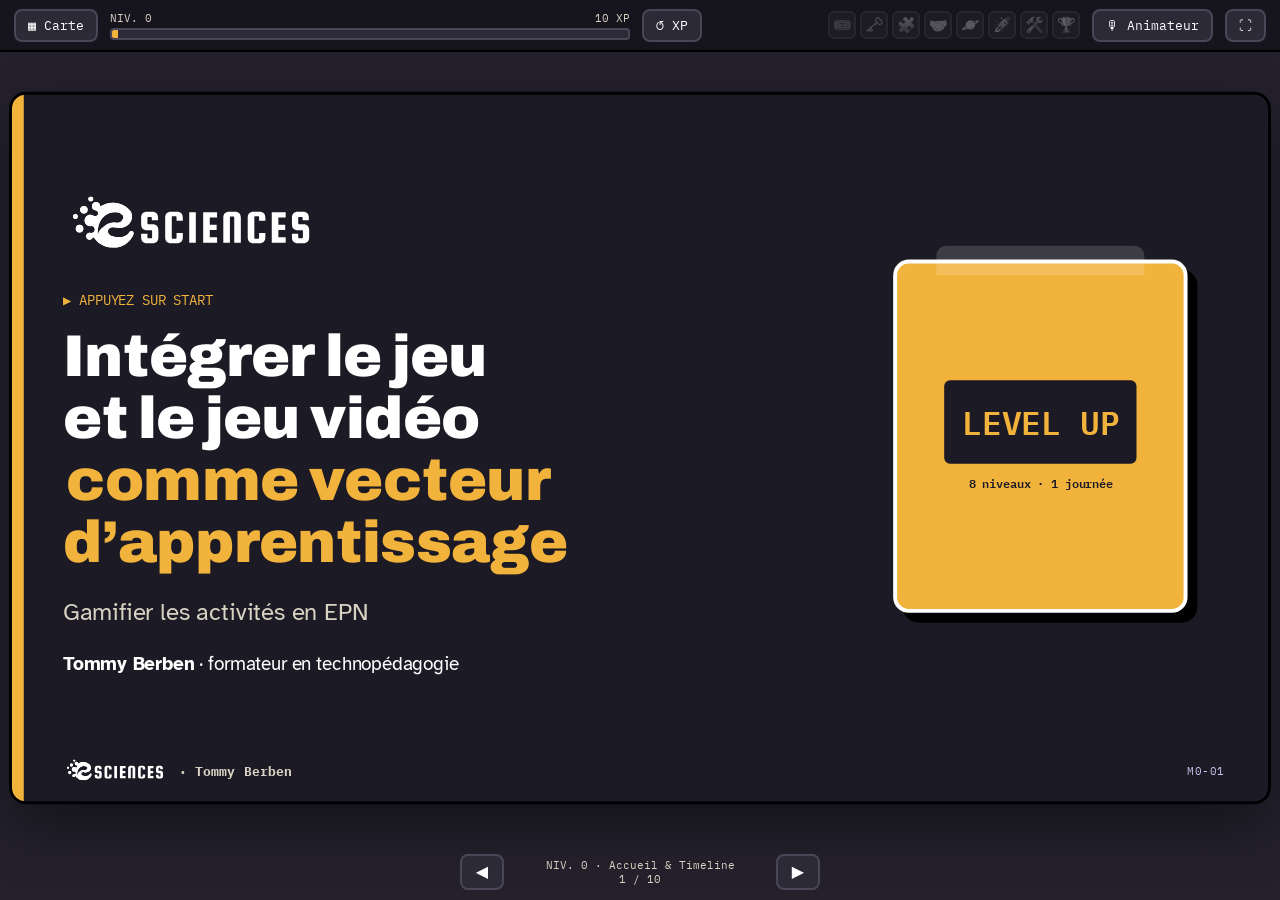
==== epn-jeu-apprentissage/index.html @ e2caca7a "Ajoute le support Level Up (EPN, jeu et apprentissage) et la page d'accueil Co-Authored-By: Claude O" ====
<!DOCTYPE html>
<html lang="fr">
<head>
<meta charset="utf-8">
<meta name="viewport" content="width=device-width, initial-scale=1">
<title>Level Up · Le jeu comme vecteur d'apprentissage — eSCIENCES</title>
<meta name="description" content="Support de formation pour animateurs EPN : intégrer le jeu et le jeu vidéo comme vecteur d'apprentissage, gamifier les activités de formation. Tommy Berben — eSCIENCES.">
<link rel="preconnect" href="https://fonts.googleapis.com">
<link rel="preconnect" href="https://fonts.gstatic.com" crossorigin>
<link href="https://fonts.googleapis.com/css2?family=Atkinson+Hyperlegible:ital,wght@0,400;0,700;1,400&family=Archivo:wght@600;800;900&family=IBM+Plex+Mono:wght@500;600&display=swap" rel="stylesheet">
<link rel="stylesheet" href="css/theme.css">
<link rel="stylesheet" href="css/hexagonia.css">
<link rel="stylesheet" href="css/modules.css">
<link rel="stylesheet" href="css/plateau.css">
</head>
<body>

<!-- Barre d'XP globale -->
<header class="hud">
  <button class="hud-btn" id="btnMap" title="Carte des modules (M)">▦ <span>Carte</span></button>
  <div class="xp">
    <div class="xp-label"><span id="xpLevel">NIV. 0</span><span id="xpText">0 XP</span></div>
    <div class="xp-bar"><div class="xp-fill" id="xpFill"></div></div>
  </div>
  <button class="hud-btn" id="btnResetXP" title="Remettre l’XP et les badges à zéro">↺ XP</button>
  <div class="hud-badges" id="hudBadges" title="Badges obtenus"></div>
  <button class="hud-btn" id="btnPresenter" title="Mode animateur (P)">🎙 <span>Animateur</span></button>
  <button class="hud-btn" id="btnFull" title="Plein écran (F)">⛶</button>
</header>

<!-- Scène : les slides sont injectées ici -->
<main class="stage" id="stage">
  <div class="viewport" id="viewport"></div>
</main>

<!-- Navigation -->
<nav class="nav">
  <button class="nav-btn" id="prev" aria-label="Slide précédente">◀</button>
  <div class="nav-info"><span id="navModule"></span><span id="navCount"></span></div>
  <button class="nav-btn" id="next" aria-label="Slide suivante">▶</button>
</nav>

<!-- Panneau animateur -->
<aside class="presenter" id="presenter" hidden>
  <div class="presenter-head">
    <strong>Mode animateur</strong>
    <div class="clock"><span id="clockNow">--:--</span> · chrono <span id="clockRun">00:00</span>
      <button id="clockToggle">▶</button><button id="clockReset">↺</button></div>
  </div>
  <div class="presenter-budget" id="presenterBudget"></div>
  <div class="presenter-notes" id="presenterNotes"></div>
  <div class="presenter-next" id="presenterNext"></div>
</aside>

<!-- Carte des modules -->
<div class="map" id="map" hidden>
  <div class="map-inner">
    <div class="map-head">
      <h2>Carte de la quête</h2>
      <button class="hud-btn" id="mapClose">✕</button>
    </div>
    <div class="map-grid" id="mapGrid"></div>
    <div class="map-foot">
      <p class="map-help">Raccourcis : ← → naviguer · M carte · P animateur · F plein écran · Échap fermer</p>
      <div class="map-reset">
        <button class="hud-btn" id="resetXP">↺ Remettre l’XP et les badges à zéro</button>
        <button class="hud-btn" id="resetAll">🗑 Effacer aussi toutes les réponses</button>
      </div>
    </div>
  </div>
</div>

<div class="toast" id="toast"></div>
<div class="lightbox" id="lightbox" hidden><img alt=""><span>Cliquer pour fermer</span></div>

<!-- Moteur -->
<script src="js/deck.js"></script>
<script src="js/modeles.js"></script>
<!-- Modules (l'ordre des fichiers n'a aucune importance : le moteur trie par identifiant) -->
<script src="modules/m0-accueil.js"></script>
<script src="modules/m0-timeline.js"></script>
<script src="modules/m1-escape.js"></script>
<script src="modules/m2-fondements.js"></script>
<script src="modules/m3-pico-park.js"></script>
<script src="modules/hexagonia-commun.js"></script>
<script src="modules/m4-hexagonia-decouverte.js"></script>
<script src="modules/m5-hexagonia-atelier.js"></script>
<script src="modules/m6-atelier-conception.js"></script>
<script src="modules/m7-synthese.js"></script>
<script>Deck.start();</script>
</body>
</html>
---- epn-jeu-apprentissage/css/theme.css ----
/* =========================================================
   LEVEL UP — thème global du support (eSCIENCES)
   Une slide = un canevas 1280×720 mis à l'échelle.
   Chaque module surcharge --acc / --acc-2 / --acc-soft et ajoute son décor.
   ========================================================= */
:root{
  color-scheme:light;
  --night:#17142c;
  --night-2:#221d3f;
  --paper:#fffaf2;
  --paper-2:#f4ecdf;
  --ink:#1e1a2e;
  --ink-soft:#5b5670;
  --line:#e3d8c6;
  --acc:#6c4bd8;        /* violet eSCIENCES « Level Up » par défaut */
  --acc-2:#ffb547;
  --acc-soft:#ece6ff;
  --ok:#1f9d6b; --ko:#d9483b;
  --r:18px;
  --f-title:"Bricolage Grotesque", "Avenir Next", "Segoe UI", system-ui, sans-serif;
  --f-body:"Atkinson Hyperlegible", "Segoe UI", system-ui, sans-serif;
  --f-pixel:"Silkscreen", "Courier New", monospace;
}
*{box-sizing:border-box}
[hidden]{display:none!important}
html,body{margin:0;height:100%;background:var(--night);color:var(--ink);font-family:var(--f-body);overflow:hidden}
button{font:inherit;cursor:pointer}
img{max-width:100%}

/* ---------- HUD ---------- */
.hud{position:fixed;inset:0 0 auto 0;height:52px;display:flex;align-items:center;gap:12px;padding:0 14px;
  background:linear-gradient(#0f0d20,#17142ccc);z-index:20;color:#fff}
.hud-btn{background:#2c2652;color:#fff;border:1px solid #403873;border-radius:10px;padding:6px 12px;font-size:14px}
.hud-btn:hover{background:#3a3270}
.hud-btn.on{background:var(--acc-2);color:var(--night);border-color:var(--acc-2)}
.xp{flex:1;max-width:520px}
.xp-label{display:flex;justify-content:space-between;font-family:var(--f-pixel);font-size:11px;color:#c9c2ef;margin-bottom:3px}
.xp-bar{height:10px;border-radius:6px;background:#2c2652;overflow:hidden;border:1px solid #403873}
.xp-fill{height:100%;width:0;background:linear-gradient(90deg,#6c4bd8,#ffb547);transition:width .5s}
.hud-badges{display:flex;gap:4px;margin-left:auto}
.hud-badges .b{width:28px;height:28px;border-radius:8px;display:grid;place-items:center;font-size:15px;background:#2c2652}
@media (max-width:700px){.hud-btn span{display:none}}

/* ---------- Scène ---------- */
.stage{position:fixed;inset:52px 0 56px 0;display:grid;place-items:center;
  background:radial-gradient(circle at 1px 1px,#2a2450 1px,transparent 0) 0 0/22px 22px, var(--night)}
body.presenting .stage{right:min(380px,32vw)}
.viewport{width:1280px;height:720px;position:absolute;left:50%;top:50%;transform-origin:center center}
.slide{position:absolute;inset:0;background:var(--paper);border-radius:22px;overflow:hidden;
  box-shadow:0 30px 80px #0008, 0 0 0 1px #0002;display:none;flex-direction:column}
.slide.active{display:flex;animation:slideIn .35s ease}
@keyframes slideIn{from{opacity:0;transform:translateY(12px)}to{opacity:1;transform:none}}

/* Bandeau haut / bas communs à toutes les slides */
.s-top{display:flex;align-items:center;gap:12px;padding:22px 44px 0}
.chip{font-family:var(--f-pixel);font-size:13px;letter-spacing:.5px;padding:6px 12px;border-radius:8px;background:var(--acc);color:#fff}
.chip.ghost{background:transparent;color:var(--ink-soft);border:1px dashed var(--line)}
.s-time{margin-left:auto;font-family:var(--f-pixel);font-size:12px;color:var(--ink-soft)}
.s-body{flex:1;padding:14px 44px 10px;position:relative;z-index:2;min-height:0}
.s-foot{display:flex;align-items:center;justify-content:space-between;padding:0 44px 16px;font-size:13px;color:var(--ink-soft);position:relative;z-index:2}
.brand{font-family:var(--f-title);font-weight:800;letter-spacing:.3px;color:var(--ink)}
.brand b{color:var(--acc)}
.s-id{font-family:var(--f-pixel);font-size:11px}

/* ---------- Typo ---------- */
h1,h2,h3{font-family:var(--f-title);margin:0;line-height:1.05;color:var(--ink)}
h1{font-size:64px;font-weight:800}
h2{font-size:42px;font-weight:800;margin-bottom:14px}
h3{font-size:24px;font-weight:700;margin-bottom:8px}
p{font-size:21px;line-height:1.45;margin:0 0 12px}
.lead{font-size:24px;color:var(--ink-soft)}
.small{font-size:16px;line-height:1.4}
.muted{color:var(--ink-soft)}
.hl{background:linear-gradient(transparent 60%,var(--acc-2) 60%);padding:0 2px}
.pixel{font-family:var(--f-pixel)}
ul.clean{list-style:none;padding:0;margin:0}
ul.clean li{font-size:20px;line-height:1.4;padding:6px 0 6px 30px;position:relative}
ul.clean li::before{content:"";position:absolute;left:4px;top:15px;width:12px;height:12px;border-radius:3px;background:var(--acc);transform:rotate(45deg)}

/* ---------- Grilles & cartes ---------- */
.grid{display:grid;gap:18px}
.g2{grid-template-columns:1fr 1fr}.g3{grid-template-columns:repeat(3,1fr)}.g4{grid-template-columns:repeat(4,1fr)}
.split{display:grid;grid-template-columns:1.1fr .9fr;gap:30px;align-items:center;height:100%}
.card{background:#fff;border:2px solid var(--line);border-radius:var(--r);padding:18px 20px}
.card.acc{background:var(--acc-soft);border-color:transparent}
.card h3{font-size:22px}
.card p{font-size:18px}
.tag{display:inline-block;font-family:var(--f-pixel);font-size:11px;padding:3px 8px;border-radius:6px;background:var(--acc-soft);color:var(--acc);margin-bottom:6px}
.callout{border-left:6px solid var(--acc-2);background:#fff4dd;padding:12px 18px;border-radius:0 12px 12px 0;font-size:19px}

/* ---------- Composants interactifs ---------- */
.btn{background:var(--acc);color:#fff;border:0;border-radius:12px;padding:10px 18px;font-weight:700;font-size:17px}
.btn.alt{background:#fff;color:var(--acc);border:2px solid var(--acc)}
.btn:hover{filter:brightness(1.08)}

/* Onglets */
.tabs{display:flex;gap:8px;margin-bottom:14px;flex-wrap:wrap}
.tabs button{border:2px solid var(--line);background:#fff;border-radius:12px;padding:8px 16px;font-size:17px;font-weight:700;color:var(--ink-soft)}
.tabs button.on{background:var(--acc);border-color:var(--acc);color:#fff}
.tab-panel{display:none}.tab-panel.on{display:block;animation:slideIn .25s}

/* Cartes à retourner */
.flip{perspective:900px;cursor:pointer;background:none;border:0;padding:0;text-align:left}
.flip-in{position:relative;width:100%;height:100%;transition:transform .55s;transform-style:preserve-3d}
.flip.on .flip-in{transform:rotateY(180deg)}
.flip-face{position:absolute;inset:0;backface-visibility:hidden;border-radius:16px;overflow:hidden}
.flip-back{transform:rotateY(180deg)}

/* Révélation progressive */
[data-step]{opacity:.08;transition:opacity .3s, transform .3s;transform:translateY(6px)}
[data-step].shown{opacity:1;transform:none}
.reveal-hint{font-family:var(--f-pixel);font-size:11px;color:var(--ink-soft)}

/* Minuteur */
.timer{display:inline-flex;align-items:center;gap:10px;background:var(--night);color:#fff;border-radius:14px;padding:8px 14px}
.timer .t{font-family:var(--f-pixel);font-size:30px;min-width:110px;text-align:center}
.timer button{background:#2c2652;color:#fff;border:0;border-radius:8px;padding:6px 10px}
.timer.done .t{color:var(--acc-2);animation:blink .6s 6}
@keyframes blink{50%{opacity:.2}}

/* Quiz */
.quiz-opts{display:flex;flex-wrap:wrap;gap:8px}
.quiz-opts button{border:2px solid var(--line);background:#fff;border-radius:12px;padding:6px 10px;display:flex;align-items:center;gap:8px;font-size:16px;font-weight:700}
.quiz-opts button.ok{border-color:var(--ok);background:#e3f7ee}
.quiz-opts button.ko{border-color:var(--ko);background:#fde8e5;opacity:.6}
.quiz-fb{min-height:28px;font-size:17px;margin-top:8px}

/* Compteurs (observation) */
.counter{display:flex;align-items:center;gap:10px;background:#fff;border:2px solid var(--line);border-radius:14px;padding:10px 12px}
.counter .lbl{flex:1;font-size:17px;line-height:1.25}
.counter .n{font-family:var(--f-pixel);font-size:24px;min-width:34px;text-align:center}
.counter button{width:36px;height:36px;border-radius:10px;border:0;background:var(--acc);color:#fff;font-size:20px;font-weight:700}
.counter button.minus{background:var(--paper-2);color:var(--ink)}

/* Champs mémorisés */
.field label{display:block;font-weight:700;font-size:16px;margin-bottom:4px}
.field textarea{width:100%;border:2px solid var(--line);border-radius:12px;padding:8px 10px;font:16px/1.35 var(--f-body);resize:none;background:#fff}
.field textarea:focus{outline:3px solid var(--acc-soft);border-color:var(--acc)}

/* ---------- Panneau animateur ---------- */
.presenter{position:fixed;top:52px;bottom:0;right:0;width:min(380px,32vw);background:#0f0d20;color:#e9e6f7;z-index:15;
  display:flex;flex-direction:column;border-left:1px solid #2c2652}
.presenter-head{padding:14px 16px;border-bottom:1px solid #2c2652}
.clock{font-family:var(--f-pixel);font-size:12px;margin-top:6px;color:#c9c2ef}
.clock button{background:#2c2652;color:#fff;border:0;border-radius:6px;padding:2px 8px;margin-left:4px}
.presenter-budget{padding:10px 16px;font-size:14px;color:var(--acc-2);border-bottom:1px solid #2c2652}
.presenter-notes{flex:1;overflow:auto;padding:14px 16px;font-size:16px;line-height:1.5}
.presenter-notes h4{margin:12px 0 4px;color:var(--acc-2);font-family:var(--f-pixel);font-size:12px;font-weight:400}
.presenter-notes ul{padding-left:18px;margin:4px 0}
.presenter-next{padding:10px 16px;font-size:13px;color:#9c95c4;border-top:1px solid #2c2652}

/* ---------- Navigation ---------- */
.nav{position:fixed;inset:auto 0 0 0;height:56px;display:flex;align-items:center;justify-content:center;gap:16px;color:#c9c2ef;z-index:10}
body.presenting .nav{right:min(380px,32vw)}
.nav-btn{width:44px;height:36px;border-radius:10px;border:1px solid #403873;background:#2c2652;color:#fff}
.nav-info{display:flex;flex-direction:column;align-items:center;font-family:var(--f-pixel);font-size:11px;min-width:240px}

/* ---------- Carte des modules ---------- */
.map{position:fixed;inset:0;background:#0d0b1dee;z-index:30;display:grid;place-items:center;backdrop-filter:blur(4px)}
.map-inner{width:min(1100px,94vw);max-height:92vh;overflow:auto;color:#fff}
.map-head{display:flex;justify-content:space-between;align-items:center;margin-bottom:18px}
.map-head h2{color:#fff;font-size:34px;margin:0}
.map-grid{display:grid;grid-template-columns:repeat(3,1fr);gap:14px}
.map-node{background:#221d3f;border:2px solid #3a3270;border-radius:18px;padding:16px;text-align:left;color:#fff;position:relative;min-height:130px}
.map-node:hover:not(.locked){border-color:var(--c,#6c4bd8);transform:translateY(-2px)}
.map-node .lv{font-family:var(--f-pixel);font-size:12px;color:var(--c,#ffb547)}
.map-node h3{color:#fff;font-size:21px;margin:6px 0}
.map-node .meta{font-size:13px;color:#a9a2d4}
.map-node .badge{position:absolute;right:14px;top:12px;font-size:26px;filter:grayscale(1) opacity(.35)}
.map-node.done .badge{filter:none}
.map-node.locked{opacity:.45;cursor:not-allowed}
.map-help{font-size:13px;color:#a9a2d4;margin-top:16px}

/* ---------- Toast badge ---------- */
.toast{position:fixed;left:50%;top:70px;transform:translate(-50%,-20px);opacity:0;pointer-events:none;z-index:40;
  background:var(--night);color:#fff;border:2px solid var(--acc-2);border-radius:16px;padding:12px 20px;font-size:17px;transition:.35s;box-shadow:0 20px 40px #0008}
.toast.show{opacity:1;transform:translate(-50%,0)}
.toast b{color:var(--acc-2)}

/* ---------- Impression d'une fiche ---------- */
@media print{
  body{overflow:visible;background:#fff}
  .hud,.nav,.presenter,.map,.toast{display:none!important}
  .stage{position:static;display:block;background:#fff}
  .viewport{transform:none!important;position:static;width:auto;height:auto}
  .slide{display:none!important}
  .slide.active{display:flex!important;position:relative;box-shadow:none;border-radius:0;width:277mm;height:190mm;page-break-after:always}
  .no-print{display:none!important}
}

/* ---------- M0 : couverture & carte de la journée ---------- */
.slide.cover{background:radial-gradient(circle at 85% 30%,#3b2f7a 0,#17142c 55%);color:#fff}
.slide.cover h1{color:#fff;font-size:60px}
.slide.cover .hl{background:linear-gradient(transparent 62%,#6c4bd8 62%)}
.slide.cover .lead{color:#c9c2ef;margin-top:22px}
.slide.cover .s-foot,.slide.cover .brand{color:#c9c2ef}
.cover-wrap{display:grid;grid-template-columns:1.35fr .65fr;height:100%;align-items:center;gap:30px;padding-top:20px}
.cover-press{color:#ffb547;font-size:14px;animation:blink 1.4s infinite;display:block;margin-bottom:18px}
.cover-who{font-size:19px;margin-top:22px;color:#fff}
.cover-who .brand{color:#fff}
.cart{width:300px;height:360px;border-radius:26px 26px 18px 18px;background:linear-gradient(160deg,#6c4bd8,#3d2a9a);margin:auto;
  display:flex;flex-direction:column;align-items:center;justify-content:center;gap:10px;box-shadow:inset 0 -18px 0 #2a1d70,0 30px 60px #0009;position:relative}
.cart::before{content:"";position:absolute;top:-18px;left:40px;right:40px;height:30px;border-radius:10px 10px 0 0;background:#2a1d70}
.cart .pixel{font-size:34px;color:#ffb547;background:#17142c;padding:16px 18px;border-radius:12px}
.cart-sub{font-family:var(--f-pixel);font-size:12px;color:#e9e6f7}
.daymap{display:grid;grid-template-columns:repeat(4,1fr);gap:14px;margin:6px 0 18px}
.day-node{background:#fff;border:2px solid var(--line);border-radius:16px;padding:14px;display:flex;flex-direction:column;gap:4px;font-size:18px;font-weight:700}
.day-node b{font-size:30px}
.day-node .pixel{font-size:11px;color:var(--ink-soft);font-weight:400}

@media print{ @page{size:A4 landscape;margin:8mm} .slide.active{width:1280px!important;height:720px!important;zoom:.82} }
.presenter-notes p{font-size:16px;line-height:1.5;margin:0 0 8px}

/* --- Logo eSCIENCES & correctifs v3 --- */
.brand{display:inline-flex;align-items:center;gap:8px}
.brand-logo{height:22px;width:auto;display:block}
.slide.cover .brand-logo,.slide.dark .brand-logo,.hx-title .brand-logo{filter:invert(1)}
textarea,input,select{color:var(--ink);background:#fff;color-scheme:light}
textarea::placeholder{color:#9a94ad}

/* =========================================================
   Modèles génériques (Tpl) : ouverture, consigne d'étape, débrief flash
   ========================================================= */
.slide.dark{background:linear-gradient(135deg,var(--dark-1,#17142c) 0,var(--dark-2,#2b2160) 60%,var(--acc) 150%);color:#fff}
.slide.dark h1,.slide.dark h2,.slide.dark h3{color:#fff}
.slide.dark p,.slide.dark .lead{color:#e4e0f5}
.slide.dark .s-foot{color:#c9c2ef}
.slide.dark .chip{background:#ffffff22}
.slide.dark .chip.ghost{color:#fff;border-color:#ffffff55}
.slide.dark .s-time{color:#fff}
.slide.dark .callout{background:#ffffff18;color:#fff;border-left-color:var(--acc-2)}
.slide.dark .card{color:var(--ink)}
.tp-kicker{display:inline-block;font-size:13px;color:var(--acc);margin-bottom:8px}
.slide.dark .tp-kicker{color:var(--acc-2)}
.tp-title h1{font-size:58px;margin:6px 0 12px}
.tp-timeline{display:grid;grid-auto-flow:column;grid-auto-columns:1fr;gap:10px;margin:24px 0 20px;max-width:1080px}
.tp-timeline>div{background:#ffffff14;border:2px solid #ffffff33;border-radius:16px;padding:12px;display:flex;flex-direction:column;gap:4px;color:#fff;font-size:17px}
.tp-timeline .pixel{color:var(--acc-2);font-size:13px}
.tp-ico{font-size:30px}
.tp-title .callout{max-width:1080px}

.tp-mission{display:grid;grid-template-columns:1.1fr .9fr;gap:28px;align-items:start}
.tp-mission h2{font-size:48px;margin-bottom:12px}
.tp-goal{font-size:23px;font-weight:700;background:var(--acc-soft);border-radius:12px;padding:14px 16px;margin-bottom:18px}
.tp-steps{list-style:none;counter-reset:s;padding:0;margin:0 0 18px;display:flex;flex-direction:column;gap:11px}
.tp-steps li{counter-increment:s;position:relative;font-size:22px;background:#fff;border:2px solid var(--line);border-radius:12px;padding:12px 14px 12px 62px}
.tp-steps li::before{content:counter(s);position:absolute;left:12px;top:50%;transform:translateY(-50%);width:36px;height:36px;border-radius:10px;background:var(--acc-dark,var(--acc));color:#fff;display:grid;place-items:center;font-family:var(--f-pixel);font-size:16px}
.tp-rule{background:var(--acc-dark,var(--night));color:#fff;border-radius:12px;padding:14px 16px;font-size:20px;min-height:58px;display:flex;align-items:center;gap:10px}
.tp-side{display:flex;flex-direction:column;gap:16px}
.tp-watch p{font-size:20px;margin:6px 0}
.tp-done{font-size:19px;background:#fff4dd;border-left:6px solid var(--acc-2);border-radius:0 12px 12px 0;padding:12px 16px}
.tp-mission .timer .t{font-size:36px}
.tp-mission .timer{align-self:flex-start}

.tp-flash{display:grid;grid-template-columns:.8fr 1.2fr;gap:26px;align-items:start}
.tp-flash h2{font-size:42px;margin-bottom:18px}
.tp-qs{list-style:none;padding:0;margin:0;display:flex;flex-direction:column;gap:14px}
.tp-qs li{font-size:22px;line-height:1.35;background:#fff;border:2px solid var(--line);border-radius:14px;padding:16px 18px}
.tp-reveal{background:#ffffffcc;border:3px dashed var(--acc);border-radius:18px;padding:20px}
.tp-reveal.shown{border-style:solid}
.tp-reveal>.tag{margin-bottom:12px}

/* Tableau compétence ↔ vécu */
.tp-table{display:flex;flex-direction:column;gap:10px}
.tp-table>div{display:grid;grid-template-columns:.9fr 1.1fr;gap:12px;background:#fff;border:2px solid var(--line);border-radius:12px;padding:12px 14px;font-size:19px;align-items:center}
.tp-table b{color:var(--acc-dark,var(--ink))}

/* Choix (vote, sélection) */
.choice-grid{display:grid;gap:12px}
.choice{border:3px solid var(--line);background:#fff;border-radius:16px;padding:16px;text-align:left;font-size:19px;display:flex;flex-direction:column;gap:6px;transition:.2s}
.choice:hover{border-color:var(--acc)}
.choice.on{border-color:var(--acc);background:var(--acc-soft);transform:translateY(-3px)}
.choice .big{font-size:40px;line-height:1}
.choice .n{font-family:var(--f-pixel);font-size:20px;color:var(--acc);margin-top:auto}
---- epn-jeu-apprentissage/css/hexagonia.css ----
/* =========================================================
   Décor & composants des modules Hexagonia (M4, M5)
   Palette inspirée de l'univers du jeu : corail martien,
   bleu nuit du vaisseau, orange, turquoise.
   ========================================================= */
.theme-hexagonia{
  --acc:#e8604c; --acc-2:#f39c1f; --acc-soft:#fde6e0;
  --hx-navy:#0e3a55; --hx-teal:#7cc3c4;
  background:
    radial-gradient(circle at 100% 0,#fde6e0 0,transparent 32%),
    radial-gradient(circle at 0 100%,#e3f3f3 0,transparent 30%),
    #fffaf2;
}
.theme-hexagonia .chip{background:var(--hx-navy)}
.theme-hexagonia .decor{position:absolute;inset:0;pointer-events:none;z-index:1}
.hx-hexes{position:absolute;right:-40px;top:-50px;width:260px;opacity:.55}
.hx-hexes polygon{stroke:#fff;stroke-width:3}
.hx-hexes .h0{fill:#f2a08f}.hx-hexes .h1{fill:#e8604c55}.hx-hexes .h2{fill:#7cc3c466}
.hx-ship{position:absolute;right:28px;bottom:34px;width:120px;opacity:.9;transform:rotate(-8deg);animation:float 6s ease-in-out infinite}
@keyframes float{50%{transform:rotate(-4deg) translateY(-8px)}}
.theme-hexagonia h2{color:var(--hx-navy)}
.hx-level{display:inline-block;font-size:13px;color:var(--acc);margin-bottom:8px}

/* Slides d'ouverture */
.hx-title{background:linear-gradient(135deg,#0e3a55 0,#14476a 55%,#e8604c 140%)}
.hx-title h1,.hx-title h2,.hx-title h3{color:#fff}
.hx-title p,.hx-title .lead{color:#dfeef3}
.hx-title .s-foot,.hx-title .brand{color:#9fc3d1}
.hx-title .hx-level{color:var(--acc-2)}
.hx-title .hx-ship{width:200px;right:60px;bottom:60px}
.hx-title .hx-hexes{opacity:.35}
.hx-title .card{background:#ffffffee;color:var(--ink)}
.hx-title .card h3{color:var(--hx-navy)}
.hx-title .callout{background:#ffffff18;color:#fff;border-left-color:var(--acc-2)}
.hx-logo{width:480px;display:block;margin:4px 0 14px;filter:drop-shadow(0 8px 20px #0006)}
.hx-goals{max-width:470px;margin-bottom:120px}

/* Carte d'identité */
.hx-shot{width:100%;border-radius:16px;box-shadow:0 12px 30px #0e3a5533;border:3px solid #fff}
.hx-id{display:flex;flex-direction:column;gap:9px}
.hx-id-row{display:flex;gap:12px;align-items:flex-start;background:#fff;border:2px solid var(--line);border-radius:14px;padding:9px 14px;font-size:16px;line-height:1.3}
.hx-id-row span{font-size:24px}
.hx-id-row a{color:var(--acc);font-weight:700}

/* Citation */
.hx-quote{font-family:var(--f-title);font-size:36px;font-weight:800;color:var(--hx-navy);margin:0 0 18px;padding:18px 22px;background:#fff;border-radius:18px;border:3px solid var(--hx-teal);position:relative}
.hx-quote cite{display:block;font-family:var(--f-body);font-size:16px;font-weight:400;font-style:normal;color:var(--ink-soft);margin-top:8px}

/* Cycle */
.hx-cycle .tab-panel{min-height:330px}
.hx-cycle .hx-shot{max-height:320px;object-fit:cover}
.hx-loop{display:grid;grid-template-columns:1fr 1fr;gap:12px;width:330px;margin:auto}
.hx-loop span{background:var(--hx-navy);color:#fff;font-family:var(--f-pixel);font-size:16px;border-radius:14px;padding:22px 10px;text-align:center}
.hx-loop span:nth-child(2){background:var(--acc)}.hx-loop span:nth-child(3){background:var(--acc-2);color:var(--ink)}.hx-loop span:nth-child(4){background:var(--hx-teal);color:var(--ink)}
.theme-hexagonia .callout{margin-top:10px}

/* Interface */
.hx-ui{display:grid;grid-template-columns:170px 1fr 1.1fr;gap:26px;align-items:start}
.hx-ui-strip{height:470px;width:auto;border-radius:14px;box-shadow:0 10px 30px #0e3a5544}
.hx-ui-legend{list-style:none;margin:0;padding:0;display:flex;flex-direction:column;gap:10px}
.hx-ui-legend li{display:flex;gap:12px;align-items:center;font-size:18px;background:#fff;border:2px solid var(--line);border-radius:12px;padding:8px 12px}
.hx-ui-legend b{flex:none;width:30px;height:30px;border-radius:50%;background:var(--hx-navy);color:#fff;display:grid;place-items:center;font-size:15px}
.hx-ui-row{display:flex;gap:12px;align-items:center}
.hx-ui-row img{width:150px;border-radius:12px}

/* Chaînes de ressources */
.hx-chains{display:flex;flex-direction:column;gap:8px}
.hx-chain{display:flex;align-items:center;gap:6px;background:#fff;border:2px solid var(--line);border-radius:16px;padding:4px 10px}
.hx-chain-name{font-family:var(--f-pixel);font-size:12px;color:var(--acc);width:110px;flex:none}
.hx-item{background:none;border:2px solid transparent;border-radius:12px;padding:2px 6px;display:flex;align-items:center;gap:6px;font-size:15px;font-weight:700;color:var(--ink);flex:1;min-width:0}
.hx-item img{width:52px;height:52px;object-fit:contain;flex:none;transition:transform .2s}
.hx-item:hover img{transform:scale(1.12)}
.hx-item.on{border-color:var(--acc);background:var(--acc-soft)}
.hx-arrow{color:var(--acc);font-size:18px;flex:none}
.hx-info{margin:10px 0;padding:10px 16px;background:var(--hx-navy);color:#fff;border-radius:14px;font-size:17px;min-height:46px}
.hx-info .muted{color:#9fc3d1}
.eco{display:inline-block;margin-left:6px;padding:2px 8px;border-radius:8px;font-size:14px;font-weight:700}
.eco.bad{background:#ffd9d3;color:#a3291c}.eco.good{background:#d4f3e5;color:#13704b}
.hx-goals-row{display:grid;grid-template-columns:repeat(3,1fr);gap:12px}
.hx-goals-row>div{display:flex;gap:10px;align-items:center;background:#fff;border:2px dashed var(--line);border-radius:14px;padding:4px 12px}
.hx-goals-row img{width:54px;height:54px;object-fit:contain}
.hx-goals-row p{margin:0}

/* Score écologique */
.hx-eco-table{width:100%;border-collapse:collapse;font-size:18px}
.hx-eco-table td{padding:5px 6px;border-bottom:1px solid var(--line)}
.hx-eco-table img{width:44px;height:44px;object-fit:contain;display:block}
.hx-eco-table td:last-child{font-family:var(--f-pixel);font-size:20px;text-align:center;width:60px}
.hx-eco-table .bad{color:var(--ko)}.hx-eco-table .good{color:var(--ok)}
.hx-eco-sim input{width:100%;accent-color:var(--acc);height:30px}
.hx-eco-val{text-align:center;font-family:var(--f-pixel);font-size:54px;color:var(--hx-navy);margin:6px 0}
.hx-eco-txt{font-size:20px;font-weight:700;padding:12px 14px;border-radius:12px;min-height:84px}
.hx-eco-txt.good{background:#d4f3e5;color:#13704b}.hx-eco-txt.warn{background:#fff0cf;color:#8a5a00}.hx-eco-txt.bad{background:#ffd9d3;color:#a3291c}

/* Équipage */
.hx-crew{display:grid;grid-template-columns:repeat(7,1fr);gap:12px}
.hx-card{height:400px}
.hx-front{background:linear-gradient(180deg,#e3f3f3,#fff);border:2px solid var(--line);display:flex;flex-direction:column;align-items:center;justify-content:flex-end;padding:10px;text-align:center}
.hx-front img{height:270px;object-fit:contain;margin-bottom:8px}
.hx-front b{font-family:var(--f-title);font-size:22px;color:var(--hx-navy)}
.hx-front span{font-size:14px;color:var(--ink-soft);line-height:1.2}
.hx-back{background:var(--hx-navy);color:#fff;padding:14px 12px}
.hx-back b{font-family:var(--f-title);font-size:22px;display:block;margin-bottom:8px}
.hx-back .tag{background:#ffffff22;color:var(--acc-2);margin:4px 0 2px}
.hx-back p{font-size:15px;line-height:1.3;margin:0 0 4px;color:#e8f2f6}

/* Quiz équipage */
.hx-quiz{display:flex;flex-direction:column;gap:7px}
.hx-quiz .q{padding:8px 14px}
.hx-quiz .q p{font-size:17px;margin:0 0 6px}
.hx-quiz .quiz-opts button{padding:3px 10px 3px 4px;font-size:14px}
.hx-quiz .quiz-opts img{width:28px;height:28px;object-fit:cover;object-position:top;border-radius:50%;background:#e3f3f3}
.hx-quiz .quiz-fb{min-height:0;font-size:15px;margin-top:4px}

/* Zones */
.hx-zones{display:flex;flex-direction:column;gap:10px}
.hx-zone-view{display:grid;grid-template-columns:1.5fr 1fr;gap:20px;align-items:center;background:#fff;border:2px solid var(--line);border-radius:18px;padding:12px 18px;height:330px}
.hx-zone-view img{width:100%;height:300px;object-fit:contain}
.hx-zone-meta .pixel{color:var(--acc);font-size:14px}
.hx-zone-meta h3{font-size:28px;color:var(--hx-navy);margin:6px 0 10px}
.hx-zone-meta p{font-size:18px}
.hx-zone-strip{display:grid;grid-template-columns:repeat(16,1fr);gap:5px}
.hx-zone-strip button{font-family:var(--f-pixel);font-size:13px;padding:8px 0;border-radius:9px;border:2px solid var(--line);background:#fff;color:var(--ink-soft)}
.hx-zone-strip button.on{background:var(--acc);border-color:var(--acc);color:#fff}

/* Mécaniques → compétences */
.hx-meca{display:flex;flex-direction:column;gap:6px}
.hx-meca-head,.hx-meca-row{display:grid;grid-template-columns:1fr 1fr 1.5fr;gap:14px;align-items:center}
.hx-meca-head{font-family:var(--f-pixel);font-size:12px;color:var(--acc);padding:0 14px}
.hx-meca-row{background:#fff;border:2px solid var(--line);border-radius:12px;padding:7px 14px;font-size:17px}
.hx-meca-row b{color:var(--hx-navy)}

/* Checkpoint */
.hx-checkpoint{text-align:center;padding-top:20px}
.hx-checkpoint .card{text-align:left}
.hx-big{font-size:38px;line-height:1;display:block;margin-bottom:6px}

/* M5 : timeline */
.hx-timeline{display:grid;grid-template-columns:repeat(6,1fr);gap:10px;margin:22px 0 20px;max-width:1000px}
.hx-timeline>div{background:#ffffff14;border:2px solid #ffffff33;border-radius:16px;padding:12px;display:flex;flex-direction:column;gap:4px;color:#fff;font-size:17px}
.hx-timeline .pixel{color:var(--acc-2);font-size:13px}
.hx-tl-ico{font-size:30px}
.hx-title .callout{max-width:1000px}

.hx-tight li{padding:4px 0 4px 26px;font-size:16px}
.hx-tight li::before{top:12px;width:10px;height:10px}
.hx-cheat{display:flex;gap:10px;align-items:flex-start}
.hx-cheat img{width:110px;border-radius:10px}
.hx-cheat p{margin:0 0 8px}

.hx-role{text-align:center}
.hx-role p{margin:0}
.hx-draw{display:flex;gap:14px;align-items:flex-end;margin:16px 0 8px}
.hx-draw-out{display:flex;gap:8px;flex-wrap:wrap;min-height:40px}
.hx-draw-pill{background:var(--hx-navy);color:#fff;border-radius:999px;padding:7px 14px;font-size:16px}

.hx-zone-duo{display:grid;gap:12px}
.hx-zone-duo figure{margin:0;background:#fff;border:2px solid var(--line);border-radius:16px;padding:8px;text-align:center}
.hx-zone-duo img{height:190px;object-fit:contain}
.hx-zone-duo figcaption{font-size:12px;color:var(--acc)}
.theme-hexagonia .timer{margin-top:8px}

.hx-btnrow{display:flex;gap:10px}
.hx-btnrow .btn{font-size:15px;padding:8px 14px}

.hx-defi{display:flex;gap:14px;align-items:center;margin-top:14px;min-height:96px;background:var(--hx-navy);color:#fff;border-radius:16px;padding:14px 18px;font-size:19px}
.hx-defi .muted{color:#9fc3d1}
.hx-defi.pop{animation:pop .45s}
@keyframes pop{0%{transform:rotateY(90deg)}100%{transform:none}}
.hx-defi-mini{display:flex;gap:12px;align-items:center;background:#fff;border:2px solid var(--line);border-radius:14px;padding:8px 14px;font-size:17px}
.hx-defi-mini>span{font-size:28px}

.hx-debrief .card{position:relative;padding-top:24px}
.hx-num{position:absolute;top:-14px;left:18px;width:36px;height:36px;border-radius:10px;background:var(--acc);color:#fff;display:grid;place-items:center;font-family:var(--f-pixel);font-size:18px}

.hx-comp{display:flex;flex-direction:column;gap:8px}
.hx-comp .q{padding:9px 14px}
.hx-comp .q p{font-size:18px;margin:0 0 6px}
.hx-comp .quiz-fb{min-height:0;font-size:15px;margin-top:4px}

.hx-pub ul.clean li{font-size:22px}
.hx-pub{min-height:230px}

.hx-fiches{display:flex;flex-direction:column;gap:10px}
.hx-fiche{display:flex;gap:14px;align-items:center;background:#fff;border:2px solid var(--line);border-radius:14px;padding:10px 14px;font-size:18px}
.hx-fiche>.pixel{background:var(--hx-navy);color:#fff;border-radius:10px;padding:10px 8px;font-size:11px;flex:none;width:86px;text-align:center}

.hx-model{display:flex;align-items:stretch;gap:8px;margin:18px 0}
.hx-model-step{flex:1;background:#fff;border:2px solid var(--line);border-radius:16px;padding:14px;display:flex;flex-direction:column;gap:6px;font-size:19px}
.hx-model-step b{color:var(--hx-navy)}
.hx-model .hx-arrow{align-self:center}

/* --- Ajustements après vérification visuelle --- */
.theme-hexagonia .chip.ghost{background:transparent;color:var(--hx-navy);border-color:#0e3a5533}
.hx-title .chip{background:#ffffff22}
.hx-title .chip.ghost{color:#fff;border-color:#ffffff55}
.hx-hexes{top:-80px;right:-60px;opacity:.4}
.theme-hexagonia .s-time{position:relative;z-index:3;background:#fffaf2cc;padding:3px 8px;border-radius:6px}
.hx-title .s-time{background:#ffffff22;color:#fff}
.hx-ship{width:64px;right:92px;bottom:6px}
.hx-title .hx-ship{width:190px;right:70px;bottom:70px}
.hx-shot.short{max-height:300px;object-fit:cover;object-position:center 30%}
.hx-chains{gap:12px}
.hx-chain{padding:10px 12px}
.hx-item{font-size:16px}
.hx-item img{width:74px;height:74px}
.hx-info{margin:14px 0}
#M5-07 .counter{padding:18px 14px}
#M5-07 .counter .lbl{font-size:18px}
#M5-07 .grid.g2{gap:14px!important}
#M5-07 textarea{min-height:120px}
.hx-debrief{margin-top:14px}
.hx-debrief .card{min-height:330px;padding:30px 22px 18px}
.hx-debrief .card h3{font-size:28px}
.hx-debrief .card>p.small{font-size:19px}
.hx-debrief .hx-tight li{font-size:19px;padding:6px 0 6px 26px}
.hx-model{margin:26px 0}
.hx-model-step{padding:22px 18px;font-size:22px;min-height:260px}
.hx-model-step .small{font-size:18px}
.hx-model-step .hx-big{font-size:52px}

/* =========================================================
   V2 — logique « tester d'abord » : consignes d'étape & débriefs flash
   ========================================================= */
.hx-gestures{display:grid;grid-template-columns:repeat(3,1fr);gap:18px;margin:10px 0 20px}
.hx-gestures .card{text-align:center;padding:26px 18px}
.hx-gestures .hx-big{font-size:56px;margin-bottom:12px}
.hx-gestures h3{font-size:28px}
.hx-gestures p{font-size:20px}
.hx-id-mini{display:flex;gap:8px;flex-wrap:wrap;margin-top:12px}
.hx-id-mini span{background:#fff;border:2px solid var(--line);border-radius:999px;padding:6px 14px;font-size:16px;font-weight:700}

/* Consigne d'étape */
.hx-mission{display:grid;grid-template-columns:1.1fr .9fr;gap:28px;height:100%;align-items:start}
.hx-mission h2{font-size:44px;margin-bottom:8px}
.hx-mission-goal{font-size:21px;font-weight:700;background:var(--acc-soft);border-radius:12px;padding:10px 14px;margin-bottom:14px}
.hx-steps{list-style:none;counter-reset:s;padding:0;margin:0 0 14px;display:flex;flex-direction:column;gap:8px}
.hx-steps li{counter-increment:s;display:flex;gap:12px;align-items:center;font-size:21px;background:#fff;border:2px solid var(--line);border-radius:12px;padding:8px 12px}
.hx-steps li::before{content:counter(s);flex:none;width:34px;height:34px;border-radius:10px;background:var(--hx-navy);color:#fff;display:grid;place-items:center;font-family:var(--f-pixel);font-size:16px}
.hx-steps.small-steps li{font-size:18px;padding:6px 10px}
.hx-rule{background:var(--hx-navy);color:#fff;border-radius:12px;padding:10px 14px;font-size:18px;min-height:52px;display:flex;align-items:center;gap:8px}
.hx-mission-side{display:flex;flex-direction:column;gap:12px}
.hx-zones-row{display:flex;gap:10px}
.hx-zthumb{flex:1;margin:0;background:#fff;border:2px solid var(--line);border-radius:14px;padding:6px;text-align:center}
.hx-zthumb img{height:118px;width:100%;object-fit:contain}
.hx-zthumb figcaption{font-size:11px;color:var(--acc)}
.hx-watch p{font-size:18px;margin:4px 0}
.hx-done{font-size:17px;background:#fff4dd;border-left:6px solid var(--acc-2);border-radius:0 12px 12px 0;padding:8px 14px}
.hx-mission .timer{align-self:flex-start;margin-top:0}

/* Carte défi dans la consigne */
.hx-defi-inline{display:flex;align-items:center;width:100%}
.hx-defi-inline .btn{background:var(--acc-2);color:var(--ink)}
.hx-defi-card{display:flex;gap:12px;align-items:center;width:100%;font-size:17px}
.hx-defi-card .hx-big{font-size:32px;margin:0}
.hx-defi-card.pop{animation:pop .45s}
.hx-redraw{margin-left:auto;background:#ffffff22;color:#fff;border:0;border-radius:8px;padding:4px 10px;font-size:18px}
@keyframes pop{0%{transform:rotateY(90deg)}100%{transform:none}}

/* Débrief flash */
.hx-flash{display:grid;grid-template-columns:.8fr 1.2fr;gap:26px;align-items:start}
.hx-flash h2{font-size:38px}
.hx-qs{list-style:none;padding:0;margin:0;display:flex;flex-direction:column;gap:10px}
.hx-qs li{font-size:21px;line-height:1.35;background:#fff;border:2px solid var(--line);border-radius:14px;padding:12px 14px}
.hx-flash-r{background:#ffffffcc;border:3px dashed var(--hx-teal);border-radius:18px;padding:14px 16px}
.hx-flash-r.shown{border-style:solid}
.hx-flash-r>.tag{margin-bottom:10px}
.hx-3t{display:grid;grid-template-columns:repeat(3,1fr);gap:10px;margin-bottom:10px}
.hx-3t>div{background:#fff;border:2px solid var(--line);border-radius:14px;padding:14px;display:flex;flex-direction:column;gap:6px;font-size:19px}
.hx-3t>div:nth-child(1){border-top:6px solid var(--hx-navy)}.hx-3t>div:nth-child(2){border-top:6px solid var(--acc)}.hx-3t>div:nth-child(3){border-top:6px solid var(--acc-2)}
.hx-3t b{color:var(--hx-navy)}
.hx-chains.compact{gap:6px}
.hx-chains.compact .hx-chain{flex-wrap:nowrap;padding:4px 8px}
.hx-chains.compact .hx-chain-name{width:64px;font-size:10px}
.hx-chains.compact .hx-item{flex-direction:column;gap:0;font-size:11px;padding:2px}
.hx-chains.compact .hx-item img{width:46px;height:46px}
.hx-chains.compact .hx-arrow{font-size:13px}
.hx-flash-r .hx-info{font-size:15px;margin:8px 0 0;min-height:40px;padding:8px 12px}
.hx-flash-r .hx-eco-table{font-size:16px}
.hx-flash-r .hx-eco-table img{width:34px;height:34px}
.hx-flash-r .hx-eco-val{font-size:40px}
.hx-flash-r .hx-eco-txt{font-size:17px;min-height:60px}
.hx-steps li{display:block;position:relative;padding:9px 12px 9px 58px}
.hx-steps li::before{position:absolute;left:12px;top:50%;transform:translateY(-50%)}
.hx-steps.small-steps li{padding:7px 10px 7px 56px}
.hx-gestures{margin:24px 0 28px}
.hx-gestures .card{min-height:300px;display:flex;flex-direction:column;justify-content:center}
.hx-gestures .hx-big{font-size:84px}
.hx-gestures h3{font-size:32px}
.hx-gestures p{font-size:23px}
#M4-03 .callout{font-size:22px;padding:16px 22px}
#M4-04 .hx-role{padding:30px 20px}
#M4-04 .hx-role .hx-big{font-size:60px}
#M4-04 .hx-role h3{font-size:30px}
#M4-04 .hx-role p{font-size:20px}
#M4-04 .hx-draw{margin-top:26px}
#M4-04 .callout{margin-top:18px}
#M4-05 .counter{padding:18px 14px}
#M4-05 .counter .lbl{font-size:18px}
#M4-05 textarea{min-height:120px}
/* Mise à l'échelle : occuper toute la hauteur de la slide */
.hx-mission h2{font-size:50px;margin-bottom:12px}
.hx-mission-goal{font-size:23px;padding:14px 16px;margin-bottom:18px}
.hx-steps{gap:11px;margin-bottom:18px}
.hx-steps li{font-size:23px;padding:13px 14px 13px 62px}
.hx-rule{font-size:20px;padding:14px 16px;min-height:60px}
.hx-mission-side{gap:16px}
.hx-zthumb img{height:175px}
.hx-watch p{font-size:20px;margin:6px 0}
.hx-done{font-size:19px;padding:12px 16px}
.hx-mission .timer .t{font-size:36px}
.hx-flash h2{font-size:44px;margin-bottom:18px}
.hx-qs{gap:14px}
.hx-qs li{font-size:23px;padding:16px 18px}
.hx-flash-r{padding:20px}
.hx-3t>div{font-size:21px;padding:18px;min-height:220px}
.hx-3t .small{font-size:18px}
.hx-chains.compact{gap:10px}
.hx-chains.compact .hx-chain{padding:10px}
.hx-chains.compact .hx-item{font-size:12px}
.hx-chains.compact .hx-item img{width:62px;height:62px}
.hx-flash-r .hx-info{font-size:17px;min-height:70px;margin-top:12px}
.hx-flash-r .hx-eco-table{font-size:19px}
.hx-flash-r .hx-eco-table td{padding:9px 6px}
.hx-flash-r .hx-eco-table img{width:44px;height:44px}
.hx-flash-r .hx-eco-val{font-size:56px;margin:20px 0}
.hx-flash-r .hx-eco-txt{font-size:20px;min-height:90px}
.hx-gestures .card{min-height:390px}
#M5-02 .hx-steps li{font-size:20px}
#M5-02 textarea{min-height:110px}
#M5-02 .split > div:first-child p{font-size:18px}
---- epn-jeu-apprentissage/css/modules.css ----
/* =========================================================
   Décors et composants des modules M0, M2, M3, M6, M7
   ========================================================= */
/* --- M0 --- */
.cover-logo{height:54px;display:block;margin-bottom:20px}
.who-badges{display:flex;flex-direction:column;gap:18px}
.who-logo{height:70px;align-self:flex-start}
.who-badges .card{font-size:17px}

/* --- Chips / pioches génériques --- */
.tp-draw{display:flex;align-items:center;width:100%}
.tp-draw .btn{background:var(--acc-2);color:var(--ink)}
.tp-card{display:flex;gap:12px;align-items:center;width:100%;font-size:17px}
.tp-card .big{font-size:32px}
.tp-card.pop{animation:pop .45s}
.tp-redraw{margin-left:auto;background:#ffffff22;color:#fff;border:0;border-radius:8px;padding:4px 10px;font-size:18px}
.tp-mini{display:flex;gap:12px;align-items:center;background:#fff;border:2px solid var(--line);border-radius:14px;padding:10px 14px;font-size:18px}
.tp-mini>span{font-size:28px}
@keyframes pop{0%{transform:rotateY(90deg)}100%{transform:none}}
.big{font-size:40px;line-height:1}

/* =========================================================
   M2 — puzzle bleu
   ========================================================= */
.theme-m2{--acc:#2e8bc0;--acc-2:#ffb547;--acc-soft:#e1f1fa;--acc-dark:#15476a;--dark-1:#0c2236;--dark-2:#15476a;
  background:radial-gradient(circle at 100% 0,#e1f1fa 0,transparent 30%),#fffaf2}
.theme-m2 .decor,.theme-pico .decor,.theme-m6 .decor,.theme-m7 .decor{position:absolute;inset:0;pointer-events:none;z-index:1}
.m2-decor{position:absolute;right:-30px;top:-40px;width:200px;fill:#2e8bc0;opacity:.13;transform:rotate(14deg)}
.theme-m2 h2{color:var(--acc-dark)}
.m2-stats{margin-top:10px}
.m2-stat{height:300px}
.m2-stat-q{background:#fff;border:3px dashed var(--acc);display:flex;flex-direction:column;align-items:center;justify-content:center;gap:12px;padding:18px;text-align:center}
.m2-stat-q p{font-size:21px;font-weight:700;margin:0}
.m2-stat-q .pixel{font-size:11px;color:var(--acc)}
.m2-stat-a{background:var(--acc-dark);color:#fff;display:flex;flex-direction:column;align-items:center;justify-content:center;padding:18px;text-align:center}
.m2-stat-a b{font-family:var(--f-title);font-size:64px;color:var(--acc-2)}
.m2-stat-a p{color:#e1f1fa;font-size:19px;margin:6px 0 0}
.m2-mythes,.m2-tri{display:grid;grid-template-columns:1fr 1fr;gap:10px}
.m2-mythes .q,.m2-tri .q{padding:12px 16px}
.m2-mythes .q p,.m2-tri .q p{font-size:18px;margin:0 0 8px}
.m2-mythes .quiz-fb,.m2-tri .quiz-fb{font-size:15px;min-height:0;margin-top:6px;line-height:1.3}
.m2-tri .quiz-opts button{font-size:14px;padding:5px 9px}
.m2-caillois .m2-cc{height:170px}
.m2-cc-f{background:#fff;border:2px solid var(--line);display:flex;flex-direction:column;align-items:center;justify-content:center;gap:4px;text-align:center;padding:10px}
.m2-cc-f b{font-family:var(--f-title);font-size:26px;color:var(--acc-dark)}
.m2-cc-f span:last-child{font-size:17px;color:var(--ink-soft)}
.m2-cc-b{background:var(--acc-dark);color:#fff;padding:18px;display:flex;flex-direction:column;justify-content:center}
.m2-cc-b .tag{background:#ffffff22;color:var(--acc-2);align-self:flex-start}
.m2-cc-b p{color:#fff;font-size:19px;margin:6px 0 0}
.m2-mot{min-height:290px;padding:26px 30px}
.m2-mot h3{font-size:40px;color:var(--acc-dark)}
.m2-mot p{font-size:23px}
.m2-ex{background:var(--acc-soft);border-radius:12px;padding:12px 16px}
.m2-flow label{display:block;font-weight:700;font-size:17px;margin:12px 0 4px}
.m2-flow input{width:100%;accent-color:var(--acc)}
.m2-flow-out{display:flex;flex-direction:column;align-items:center;gap:6px;margin-top:18px;background:#fff;border-radius:16px;padding:18px;text-align:center}
.m2-flow-out .big{font-size:60px}
.m2-flow-out b{font-family:var(--f-title);font-size:32px;color:var(--acc-dark)}
.m2-flow-out .small{font-size:18px}
.m2-valse{display:flex;align-items:stretch;gap:12px;margin:10px 0 18px}
.m2-valse .card{flex:1;position:relative;padding-top:30px}
.m2-valse h3{font-size:28px}
.m2-valse .small{font-size:19px}
.m2-n{position:absolute;top:-16px;left:18px;width:40px;height:40px;border-radius:12px;background:var(--acc);color:#fff;display:grid;place-items:center;font-family:var(--f-pixel);font-size:18px}
.m2-arr{align-self:center;color:var(--acc);font-size:28px}
.m2-quote{font-family:var(--f-title);font-size:40px;font-weight:800;text-align:center;color:var(--acc-dark);margin:6px 0 14px;line-height:1.15}

/* =========================================================
   M3 — Pico Park : pastel & pixel
   ========================================================= */
.theme-pico{--acc:#e86a92;--acc-2:#ffd23f;--acc-soft:#fde4ec;--acc-dark:#3b2f6b;--dark-1:#231a4a;--dark-2:#3b2f6b;
  background:linear-gradient(180deg,#fff6fa 0,#fffaf2 70%,#fdeff4 100%)}
.theme-pico h2{color:var(--acc-dark)}
.pp-decor{position:absolute;right:30px;top:24px;display:flex;gap:6px;opacity:.7}
.pp-decor span{width:16px;height:16px;background:var(--c);border-radius:3px;box-shadow:0 3px 0 #0002}
.slide.dark.theme-pico .pp-decor{opacity:.9}
.pp-scene{position:relative;height:230px;border-radius:18px;background:linear-gradient(#bfe7ff,#e9f6ff 70%);overflow:hidden;border:3px solid #fff;box-shadow:0 10px 30px #3b2f6b22}
.pp-ground{position:absolute;left:0;right:0;bottom:0;height:46px;background:repeating-linear-gradient(90deg,#8bd17c 0 24px,#7cc56d 24px 48px);border-top:6px solid #5aa84b}
.pp-door{position:absolute;right:46px;bottom:46px;width:60px;height:86px;background:#3b2f6b;border-radius:30px 30px 0 0;border:5px solid #2a2150}
.pp-door span{position:absolute;right:10px;top:44px;width:8px;height:8px;border-radius:50%;background:var(--acc-2)}
.pp-key{position:absolute;left:46%;top:36px;font-size:34px;animation:float 3s ease-in-out infinite}
.pp-team{position:absolute;left:36px;bottom:46px;display:flex;gap:8px;align-items:flex-end}
.pp-team i{display:block;width:36px;height:36px;background:var(--c);border-radius:8px 8px 4px 4px;position:relative;box-shadow:inset 0 -6px 0 #0002;animation:hop 1.2s ease-in-out infinite}
.pp-team i:nth-child(2){animation-delay:.15s}.pp-team i:nth-child(3){animation-delay:.3s}.pp-team i:nth-child(4){animation-delay:.45s}
.pp-team i::before,.pp-team i::after{content:"";position:absolute;top:11px;width:5px;height:7px;background:#2a2150;border-radius:2px}
.pp-team i::before{left:10px}.pp-team i::after{right:10px}
@keyframes hop{50%{transform:translateY(-10px)}}
@keyframes float{50%{transform:translateY(-8px)}}
.pp-controls{display:flex;gap:10px;margin-top:14px}
.pp-controls span{background:#fff;border:2px solid var(--line);border-radius:999px;padding:8px 16px;font-size:18px;font-weight:700}
.pp-usage{min-height:240px}
.pp-usage ul.clean li{font-size:22px}
.theme-pico .tp-side .pp-scene{height:200px}

/* =========================================================
   M6 — atelier vert
   ========================================================= */
.theme-m6{--acc:#1f9d6b;--acc-2:#ffb547;--acc-soft:#dff4ea;--acc-dark:#0f5a3d;--dark-1:#08291c;--dark-2:#0f5a3d;
  background:radial-gradient(circle at 100% 0,#dff4ea 0,transparent 30%),#fffaf2}
.theme-m6 h2{color:var(--acc-dark)}
.m6-decor{position:absolute;right:30px;top:14px;font-size:44px;opacity:.25;transform:rotate(-12deg)}
.m6-pick{margin-top:14px;background:var(--acc-soft);border-radius:12px;padding:14px 16px;font-size:20px;min-height:54px}
.m6-acts{display:grid;grid-template-columns:1fr 1fr;gap:10px}
.m6-act{display:flex;gap:10px;align-items:center;text-align:left;background:#fff;border:2px solid var(--line);border-radius:14px;padding:12px 14px;font-size:17px;font-weight:700;color:var(--ink)}
.m6-act span{font-size:26px}
.m6-act.on{border-color:var(--acc);background:var(--acc-soft)}
.m6-jejoue{display:grid;grid-template-columns:1fr 1fr;gap:12px}
.m6-jj{display:flex;gap:16px;align-items:center;background:#fff;border:2px solid var(--line);border-radius:16px;padding:14px 18px}
.m6-jj b{font-size:22px;color:var(--acc-dark)}
.m6-jj p{margin:4px 0 0;font-size:17px}
.m6-letter{flex:none;width:62px;height:62px;border-radius:16px;background:var(--acc);color:#fff;display:grid;place-items:center;font-family:var(--f-title);font-weight:800;font-size:38px}
.m6-mecas{display:grid;grid-template-columns:repeat(4,1fr);gap:10px}
.m6-meca{display:flex;flex-direction:column;gap:3px;text-align:left;background:#fff;border:3px solid var(--line);border-radius:14px;padding:10px 12px;color:var(--ink);transition:.15s}
.m6-meca b{font-size:18px}
.m6-meca .small{font-size:14px;line-height:1.25}
.m6-mi{font-size:26px}
.m6-warn{font-size:12.5px;color:#8a5a00;margin-top:2px}
.m6-meca.on{border-color:var(--acc);background:var(--acc-soft);transform:translateY(-2px)}
.m6-canvas-head{display:flex;justify-content:space-between;align-items:center}
.m6-canvas-head .timer .t{font-size:26px}
.m6-act-line{font-size:17px;background:var(--acc-soft);border-radius:12px;padding:8px 14px;margin:6px 0 12px;display:flex;flex-wrap:wrap;gap:6px;align-items:center}
.m6-chip{background:#fff;border:2px solid var(--acc);border-radius:999px;padding:2px 10px;font-size:14px;font-weight:700}
.theme-m6 .field label{font-size:16px}
.theme-m6 .field textarea{font-size:16px}
.m6-crash{display:grid;grid-template-columns:repeat(3,1fr);gap:10px}
.m6-crash>div{background:#fff;border:2px solid var(--line);border-radius:16px;padding:16px;text-align:center;display:flex;flex-direction:column;gap:6px;font-size:17px}
.m6-crash b{font-size:40px}
.m6-checks{display:flex;flex-direction:column;gap:9px}
.m6-check{display:flex;gap:12px;align-items:center;background:#fff;border:2px solid var(--line);border-radius:12px;padding:10px 14px;font-size:19px;cursor:pointer}
.m6-check input{width:24px;height:24px;accent-color:var(--acc);flex:none}
.m6-score{text-align:center;display:flex;flex-direction:column;align-items:center;gap:8px;padding:30px 20px;margin-top:70px}
.m6-score .big{font-size:80px}
.m6-score b{font-family:var(--f-pixel);font-size:34px;color:var(--acc-dark)}
.m6-score .small{font-size:19px}
.m6-fiche-head{display:flex;justify-content:space-between;align-items:center;gap:20px}
.m6-fiche{display:grid;grid-template-columns:1fr 1fr;gap:6px 14px;margin-top:8px;max-height:520px;overflow:auto}
.m6-row{display:grid;grid-template-columns:150px 1fr;gap:10px;background:#fff;border:2px solid var(--line);border-radius:10px;padding:7px 12px;font-size:15px;line-height:1.3}
.m6-row b{color:var(--acc-dark)}

/* =========================================================
   M7 — violet final
   ========================================================= */
.theme-m7{--acc:#8a5cf6;--acc-2:#ffb547;--acc-soft:#eee6ff;--acc-dark:#3d2a8a;--dark-1:#160f38;--dark-2:#3d2a8a;
  background:radial-gradient(circle at 100% 0,#eee6ff 0,transparent 30%),#fffaf2}
.theme-m7 h2{color:var(--acc-dark)}
.m7-decor{position:absolute;right:30px;top:14px;font-size:44px;opacity:.22;transform:rotate(10deg)}
.m7-path .m7-step{height:330px}
.m7-f{background:#fff;border:2px solid var(--line);display:flex;flex-direction:column;align-items:center;justify-content:center;gap:10px;text-align:center;padding:18px}
.m7-f .big{font-size:56px}
.m7-f b{font-family:var(--f-title);font-size:28px;color:var(--acc-dark)}
.m7-f span{font-size:18px}
.m7-f .pixel{font-size:11px;color:var(--acc);margin-top:8px}
.m7-b{background:var(--acc-dark);color:#fff;display:flex;align-items:center;justify-content:center;padding:22px;text-align:center}
.m7-b p{color:#fff;font-size:22px;margin:0}
.m7-cmd{margin:0;padding-left:30px;display:flex;flex-direction:column;gap:6px}
.m7-cmd li{font-size:18px;background:#fff;border:2px solid var(--line);border-radius:10px;padding:6px 12px}
.m7-vig{min-height:210px}
.m7-vig h3{font-size:24px;margin-top:8px}
.m7-vig .small{font-size:17px}
.m7-res{display:flex;flex-direction:column;gap:10px}
.m7-r{display:flex;gap:16px;align-items:center;background:#fff;border:2px solid var(--line);border-radius:16px;padding:14px 18px;color:var(--ink);text-decoration:none;font-size:19px}
.m7-r:hover{border-color:var(--acc)}
.m7-url{margin-left:auto;font-family:var(--f-pixel);font-size:12px;color:var(--acc)}
.m7-eval{display:flex;flex-direction:column;gap:9px}
.m7-ev{display:flex;align-items:center;justify-content:space-between;gap:16px;background:#fff;border:2px solid var(--line);border-radius:14px;padding:10px 16px;font-size:19px}
.m7-ev div{display:flex;gap:6px}
.m7-ev button{font-size:26px;width:52px;height:46px;border-radius:12px;border:2px solid var(--line);background:#fff;filter:grayscale(.8);opacity:.6}
.m7-ev button.on{filter:none;opacity:1;border-color:var(--acc);background:var(--acc-soft);transform:scale(1.08)}
.theme-m7 .field textarea{min-height:200px}
.m7-end{text-align:center;padding-top:40px}
.m7-end h1{font-size:72px}
.m7-logo{height:70px;margin:26px auto 12px;display:block}
.m7-contact{font-size:22px}
.m7-contact a{color:var(--acc-2)}
/* Ajustements de remplissage */
.slide.dark .brand,.slide.cover .brand,.hx-title .brand{color:#c9c2ef}
#M0-02 ul.clean li{font-size:23px;padding:9px 0 9px 30px}
#M0-02 .who-badges .card{padding:18px;font-size:19px}
#M0-03 .choice{padding:22px;min-height:190px}
#M0-03 .choice b{font-size:24px}
#M0-03 .choice .big{font-size:56px}
#M0-03 .card ul.clean li{font-size:19px}
#M0-04 .card{min-height:200px;padding:22px}
#M0-04 .card p{font-size:23px}
#M0-06 .card{padding:26px}
#M0-06 .card ul.clean li{font-size:23px;padding:9px 0 9px 30px}
#M0-06 h3{font-size:28px}
#M0-06 .callout{font-size:22px;padding:16px 22px}
.m2-stat{height:360px}
.m2-mythes .q,.m2-tri .q{padding:16px 18px}
.m2-mythes .q p,.m2-tri .q p{font-size:20px}
.m2-mythes .quiz-opts button{font-size:17px;padding:7px 14px}
.m2-tri .q{min-height:120px}
.m2-caillois .m2-cc{height:200px}
#M2-07 .card{padding:18px 22px}
#M2-07 .card h3{font-size:24px}
#M2-07 .card .small{font-size:18px}
#M2-07 p{font-size:22px}
#M2-08 .card{padding:22px}
#M2-08 .card h3{font-size:28px}
#M2-08 .card .small{font-size:20px}
#M2-08 .m2-flow{padding:26px}
#M2-08 .m2-flow-out{padding:30px}
#M2-09 .choice{min-height:250px;padding:22px}
#M2-09 .choice b{font-size:24px}
#M2-09 .choice .big{font-size:56px}
#M2-09 .choice .small{font-size:18px}
#M2-09 .callout{font-size:21px;padding:16px 22px}
.m2-valse .card{min-height:200px}
.m2-quote{font-size:48px;margin:20px 0}
#M2-10 .grid.g2 .card .small{font-size:19px}
#M3-03 .counter{padding:18px 14px}
#M3-03 .counter .lbl{font-size:18px}
#M3-03 ul.clean li{font-size:22px}
#M3-02 .card{padding:20px}
#M3-02 .card p{font-size:21px}
.pp-usage{min-height:300px;padding:26px}
.pp-usage ul.clean li{font-size:24px;padding:10px 0 10px 30px}
#M6-05 textarea{min-height:92px}
#M6-05 textarea[rows="1"]{min-height:56px}
#M6-05 textarea[rows="3"]{min-height:150px}
#M6-06 textarea{min-height:130px}
#M6-06 textarea[rows="3"]{min-height:190px}
#M6-06 textarea[rows="1"]{min-height:90px}
#M6-07 .tp-steps li{font-size:19px;padding:9px 12px 9px 58px}
#M6-07 .tp-mission h2{font-size:40px}
#M6-07 .tp-goal{font-size:20px;padding:10px 14px;margin-bottom:12px}
#M6-07 .tp-rule{font-size:18px;padding:10px 14px}
#M6-03 .m6-jj{padding:20px 22px}
#M6-03 .m6-jj b{font-size:24px}
#M6-03 .m6-jj p{font-size:19px}
.m6-meca{min-height:150px}
#M7-03 textarea{min-height:120px}
#M7-03 .m7-cmd li{font-size:19px;padding:8px 14px}

/* =========================================================
   M3 v2 — illustrations du carnet eSCIENCES
   ========================================================= */
.pp-px{image-rendering:pixelated}
.pp-decor{position:absolute;right:26px;top:14px;display:flex;gap:6px;opacity:.85}
.pp-decor img{width:34px;height:34px;object-fit:contain;image-rendering:pixelated}
.pp-hero{display:flex;flex-direction:column;align-items:center;gap:14px;background:#fff;border:3px solid #fff;border-radius:20px;padding:20px;box-shadow:0 10px 30px #3b2f6b22}
.pp-logo{width:300px}
.pp-team-img{width:100%;image-rendering:pixelated;border-radius:12px}
.pp-roles .card{padding:22px;min-height:230px}
.pp-roles h3{font-size:26px;margin-top:10px}
.pp-roles p{font-size:20px}
.pp-role-ico{display:flex;gap:8px;align-items:flex-end;height:64px}
.pp-role-ico img{width:56px;height:56px;object-fit:contain;image-rendering:pixelated}
.pp-role-ico .big{font-size:56px}
.pp-question{margin-top:22px;text-align:center;font-family:var(--f-title);font-weight:800;font-size:34px;color:var(--acc-dark);background:#fff;border:3px dashed var(--acc);border-radius:18px;padding:22px}
.pp-bubbles{display:grid;grid-template-columns:1fr 1fr;gap:26px;margin-top:20px}
.pp-bubble{position:relative;background:#fff;border:4px solid #3b2f6b;border-radius:6px;padding:26px 24px 20px 70px;box-shadow:6px 6px 0 #3b2f6b33}
.pp-bubble p{font-size:20px;line-height:1.5;margin:0 0 10px;color:var(--ink)}
.pp-bubble .small{color:var(--ink-soft)}
.pp-mark{position:absolute;left:14px;top:22px;width:42px;height:42px;border-radius:50%;background:#d9483b;color:#fff;display:grid;place-items:center;font-size:24px;font-weight:800}
.pp-mark-img{position:absolute;left:12px;top:20px;width:46px;image-rendering:pixelated}
.pp-bubble.ok{border-color:#2f8f2f;box-shadow:6px 6px 0 #2f8f2f33}
.pp-grid{display:flex;flex-direction:column;gap:6px}
.pp-gh,.pp-gr{display:grid;grid-template-columns:1fr 92px 92px 92px;gap:8px;align-items:center}
.pp-gh{font-family:var(--f-pixel);font-size:11px;color:var(--acc);padding:0 12px;text-align:center}
.pp-gh span:first-child{text-align:left}
.pp-gr{background:#fff;border:2px solid var(--line);border-radius:12px;padding:7px 12px;font-size:17px}
.pp-gr button{height:34px;border-radius:9px;border:2px solid var(--line);background:#fff}
.pp-gr button:hover{border-color:var(--acc)}
.pp-gr button.on{background:var(--acc);border-color:var(--acc)}
.pp-gr button.on::after{content:"✓";color:#fff;font-weight:800}
.pp-mood{display:flex;gap:8px}
.pp-mood button{flex:1;display:flex;flex-direction:column;align-items:center;gap:4px;border:2px solid var(--line);background:#fff;border-radius:12px;padding:8px;font-size:14px;font-weight:700}
.pp-mood button span{font-size:28px}
.pp-mood button.on{border-color:var(--acc);background:var(--acc-soft)}
.pp-reveal{display:grid;grid-template-columns:150px 1fr;gap:16px;align-items:center}
.pp-reveal img{width:150px;image-rendering:pixelated;border-radius:10px}
.pp-reveal .tp-table>div{font-size:16px;padding:8px 12px}
.pp-meca{display:flex;flex-direction:column;gap:9px}
.pp-meca-h,.pp-meca-r{display:grid;grid-template-columns:1fr 1.2fr;gap:16px;align-items:center}
.pp-meca-h{font-family:var(--f-pixel);font-size:12px;color:var(--acc);padding:0 16px}
.pp-meca-r{background:#fff;border:2px solid var(--line);border-radius:14px;padding:13px 16px;font-size:20px}
.pp-meca-r b{color:var(--acc-dark)}
.pp-trans{display:flex;flex-direction:column;gap:8px}
.pp-trans-h,.pp-trans-r{display:grid;grid-template-columns:180px 1fr 1fr;gap:12px;align-items:center}
.pp-trans-h{font-weight:800;font-size:19px;padding:0 14px;color:var(--acc-dark)}
.pp-trans-r{background:#fff;border:2px solid var(--line);border-radius:12px;padding:11px 14px;font-size:18px}
.pp-trans-r b{color:var(--acc)}
.pp-trans-r span:last-child{background:var(--acc-soft);border-radius:8px;padding:6px 10px}
#M3-13 textarea{min-height:300px}
#M3-06 .pp-team-img{border:3px solid #fff;box-shadow:0 8px 20px #3b2f6b22}
.pp-decor{top:auto;bottom:8px;right:96px}
.pp-decor img{width:28px;height:28px}
.pp-reveal{grid-template-columns:230px 1fr}
.pp-reveal img{width:230px;height:auto;border:2px solid var(--line)}
#M3-03 .pp-roles .card{min-height:280px}
#M3-03 .pp-role-ico{height:90px}
#M3-03 .pp-role-ico img{width:76px;height:76px}
#M3-03 .pp-role-ico .big{font-size:76px}
#M3-03 .pp-roles p{font-size:22px}
#M3-03 .pp-question{font-size:38px;padding:30px;margin-top:30px}
#M3-04 .pp-bubble{min-height:220px;padding:34px 28px 24px 80px}
#M3-04 .pp-bubble p{font-size:24px}
#M3-04 .pp-bubble .small{font-size:18px}
#M3-04 .callout{font-size:22px;padding:16px 22px}
#M3-02 .pp-hero{padding:28px}
---- epn-jeu-apprentissage/css/plateau.css ----
/* =========================================================
   PLATEAU — couche graphique finale (chargée en dernier)
   Une identité « jeu de plateau imprimé » : papier, encre, aplats,
   contours nets et ombres portées franches. Pas de dégradés.
   Chaque module ne change qu'une chose : sa couleur d'accent.
   ========================================================= */
:root{
  --paper:#f4efe4;
  --paper-2:#e9e1d1;
  --ink:#1c1a24;
  --ink-soft:#575264;
  --line:#1c1a24;
  --night:#1c1a24;
  --f-title:"Archivo", "Arial Narrow", system-ui, sans-serif;
  --f-pixel:"IBM Plex Mono", ui-monospace, monospace;
  --shadow:4px 4px 0 var(--ink);
  --shadow-s:3px 3px 0 var(--ink);
}

/* ---------- Scène et HUD ---------- */
html,body{background:#24212d}
.stage{background:#24212d}
.hud{background:#16141d;border-bottom:2px solid #000}
.hud-btn{background:#2d2a38;border:2px solid #4a4658;border-radius:8px;font-family:var(--f-pixel);font-size:13px}
.xp-label{font-family:var(--f-pixel);color:#d8d2c2}
.xp-bar{background:#2d2a38;border:2px solid #4a4658;border-radius:4px;height:12px}
.xp-fill{background:#f2b33d}
.hud-badges .b{border-radius:6px;background:#2d2a38;border:2px solid #4a4658}
.nav-btn{border-radius:8px;background:#2d2a38;border:2px solid #4a4658}
.nav-info{color:#d8d2c2}

/* ---------- La slide : papier + bande d'accent ---------- */
.slide,
.slide.theme-hexagonia,.slide.theme-m2,.slide.theme-pico,.slide.theme-m6,.slide.theme-m7{
  background:var(--paper);border-radius:14px;box-shadow:0 0 0 3px #000, 0 24px 60px #0007}
.slide::before{content:"";position:absolute;left:0;top:0;bottom:0;width:12px;background:var(--acc);z-index:3}
.s-top,.s-body,.s-foot{padding-left:52px}

/* ---------- Typographie ---------- */
h1,h2,h3{font-family:var(--f-title);letter-spacing:-.01em}
h1{font-weight:900}
h2{font-weight:900;font-size:42px}
h3{font-weight:800}
.slide h2,.theme-hexagonia h2,.theme-m2 h2,.theme-pico h2,.theme-m6 h2,.theme-m7 h2{color:var(--ink)}
.hl{background:none;box-shadow:inset 0 -.32em 0 var(--acc-2);padding:0 .05em}
.lead{color:var(--ink-soft)}

/* Étiquettes : mono, majuscules, sobres */
.chip,.tag,.tp-kicker,.hx-level,.s-time,.s-id,.reveal-hint{font-family:var(--f-pixel);letter-spacing:.06em;text-transform:uppercase}
.chip{background:var(--acc);color:#fff;border:2px solid var(--ink);border-radius:6px;font-size:12px;padding:4px 10px}
.theme-hexagonia .chip{background:var(--acc)}
.chip.ghost{background:#fff;color:var(--ink);border:2px solid var(--ink)}
.s-time{background:none!important;color:var(--ink-soft);font-size:11px}
.tag{background:var(--ink);color:#fff;border-radius:4px;font-size:10.5px;padding:3px 8px}
.tp-kicker,.hx-level{color:var(--acc);font-size:12px;font-weight:600}

/* ---------- Pied de slide : logo plus présent ---------- */
.brand{gap:12px;font-family:var(--f-pixel);font-size:13px;color:var(--ink)}
.brand-logo{height:34px}
.s-foot{padding-bottom:14px}

/* ---------- Cartes : contour d'encre + ombre franche ---------- */
.card{background:#fff;border:2px solid var(--ink);border-radius:10px;box-shadow:var(--shadow)}
.card.acc{background:var(--acc-soft);border-color:var(--ink)}
.callout{background:#fff;border:2px solid var(--ink);border-left:10px solid var(--acc-2);border-radius:8px;box-shadow:var(--shadow-s);color:var(--ink)}

/* Lignes et rangées : contour fin, pas d'ombre */
.hx-meca-row,.pp-meca-r,.pp-trans-r,.pp-gr,.tp-table>div,.m7-r,.m7-ev,.m6-check,.m6-row,.hx-fiche,.hx-id-row,.counter,
.tp-steps li,.hx-steps li,.tp-qs li,.hx-qs li,.tp-mini,.hx-defi-mini,.m6-act,.m6-jj,.hx-chain,.hx-goals-row>div,.hx-ui-legend li,.m7-cmd li,.day-node{
  border:2px solid var(--ink)!important;border-radius:8px!important;box-shadow:none}
.tp-steps li::before,.hx-steps li::before{background:var(--ink)!important;border-radius:6px}

/* Boutons */
.btn{border:2px solid var(--ink);border-radius:8px;box-shadow:var(--shadow-s);font-family:var(--f-title);font-weight:800}
.btn:active{transform:translate(2px,2px);box-shadow:1px 1px 0 var(--ink)}
.btn.alt{background:#fff;color:var(--ink);border:2px solid var(--ink)}
.tabs button{border:2px solid var(--ink);border-radius:8px;color:var(--ink);font-family:var(--f-title);font-weight:800}
.tabs button.on{background:var(--ink);border-color:var(--ink);color:#fff}
.quiz-opts button{border:2px solid var(--ink);border-radius:8px}
.choice,.m6-meca{border:2px solid var(--ink);border-radius:10px;box-shadow:var(--shadow-s)}
.choice.on,.m6-meca.on{background:var(--acc-soft);box-shadow:var(--shadow)}
.field textarea{border:2px solid var(--ink);border-radius:8px}
.timer{background:var(--ink);border-radius:8px;box-shadow:var(--shadow-s)}
.timer .t{font-family:var(--f-pixel);font-weight:600}

/* Cartes à retourner */
.flip-face{border-radius:10px}
.hx-front,.m2-stat-q,.m2-cc-f,.m7-f{border:2px solid var(--ink)!important}
.hx-back,.m2-stat-a,.m2-cc-b,.m7-b{background:var(--ink)!important}
.m2-stat-q{border-style:dashed!important}
.flip{filter:drop-shadow(4px 4px 0 var(--ink))}

/* Révélations des débriefs */
.tp-reveal,.hx-flash-r{background:#fff;border:2px dashed var(--ink);border-radius:10px}
.tp-reveal.shown,.hx-flash-r.shown{border-style:solid;box-shadow:var(--shadow)}

/* ---------- Slides sombres (ouvertures, transitions) : aplat + bande ---------- */
.slide.dark,.slide.cover,.slide.hx-title{background:var(--dark-1,#1c1a24)!important;color:#fff}
.slide.cover{--acc:#f2b33d}
.slide.dark::after,.slide.hx-title::after{content:"";position:absolute;right:-120px;bottom:-120px;width:420px;height:420px;border-radius:50%;
  border:56px solid var(--acc);opacity:.9;z-index:0}
.slide.dark .s-body,.slide.hx-title .s-body{z-index:2}
.slide.dark h1,.slide.dark h2,.slide.cover h1,.hx-title h1,.hx-title h2{color:#fff}
.slide.dark .lead,.slide.cover .lead,.hx-title .lead,.hx-title p{color:#d8d2c2}
.slide.dark .tp-kicker,.hx-title .hx-level{color:var(--acc-2)}
.slide.dark .chip,.hx-title .chip{background:var(--acc);border-color:#fff}
.slide.dark .brand,.slide.cover .brand,.hx-title .brand{color:#d8d2c2}
.slide.dark .callout,.hx-title .callout{background:transparent;border:2px solid #fff;border-left:10px solid var(--acc-2);color:#fff;box-shadow:none}
.tp-timeline>div,.hx-timeline>div{background:transparent;border:2px solid #ffffff66;border-radius:8px}
.slide.cover .hl,.slide.dark .hl,.hx-title .hl{box-shadow:inset 0 -.32em 0 var(--acc)}
.hx-title .card{background:#fff;color:var(--ink)}

/* Couverture */
.cover-logo{height:84px;margin-bottom:26px}
.cart{background:var(--acc);border:4px solid #fff;border-radius:16px;box-shadow:10px 10px 0 #000}
.cart::before{background:#fff;opacity:.15}
.cart .pixel{background:#1c1a24;color:#f2b33d;font-family:var(--f-pixel);font-weight:600;border-radius:6px}
.cart-sub{font-family:var(--f-pixel);color:#1c1a24;font-weight:600}
.cover-press{font-family:var(--f-pixel);color:#f2b33d}
.cover-wrap{position:relative;z-index:2}

/* Couleurs sombres par module (aplats) */
.theme-m2{--dark-1:#123552}
.theme-pico{--dark-1:#2c2350}
.theme-hexagonia{--dark-1:#0e3a55}
.theme-m6{--dark-1:#0e4430}
.theme-m7{--dark-1:#2a1d63}
.slide.theme-base.dark{--dark-1:#1c1a24}

/* Décors : plus discrets, au service du contenu */
.m2-decor{opacity:.12}
.hx-hexes{opacity:.3}
.m6-decor,.m7-decor{opacity:.18}

/* ---------- Carte des modules & réinitialisation ---------- */
.map{background:#16141dee;backdrop-filter:none}
.map-node{background:#24212d;border:2px solid #4a4658;border-radius:10px}
.map-node:hover:not(.locked){border-color:var(--c);box-shadow:4px 4px 0 var(--c)}
.map-node .lv{font-family:var(--f-pixel)}
.map-node h3{font-family:var(--f-title)}
.map-foot{display:flex;justify-content:space-between;align-items:center;gap:16px;margin-top:16px;flex-wrap:wrap}
.map-foot .map-help{margin:0}
.map-reset{display:flex;gap:8px}
.map-reset .hud-btn.armed{background:#d9483b;border-color:#d9483b}

/* ---------- Panneau animateur ---------- */
.presenter{background:#16141d;border-left:2px solid #000}
.presenter-notes h4{font-family:var(--f-pixel);color:#f2b33d}
.toast{border-radius:8px;border:2px solid #f2b33d;box-shadow:6px 6px 0 #000}
.slide.dark::after,.slide.hx-title::after{right:-190px;bottom:-230px;width:460px;height:460px;border-width:60px}
.tp-timeline>div,.hx-timeline>div{background:var(--dark-1,#1c1a24);position:relative;z-index:2}
.slide.dark .callout,.hx-title .callout{background:var(--dark-1,#1c1a24);position:relative;z-index:2}
.pp-hero{border:2px solid var(--ink);border-radius:10px;box-shadow:var(--shadow)}
.hx-shot{border:2px solid var(--ink);border-radius:10px;box-shadow:var(--shadow-s)}
.hx-zthumb,.hx-zone-duo figure,.hx-zone-view,.pp-scene{border:2px solid var(--ink)!important;border-radius:8px}

/* =========================================================
   M0 — Timeline
   ========================================================= */
.tl-photos{display:grid;grid-template-columns:repeat(3,1fr);gap:8px}
.tl-photos img{width:100%;height:92px;object-fit:cover;border:2px solid var(--ink);border-radius:6px}
.tl-game{display:grid;grid-template-columns:repeat(3,1fr);gap:10px}
.tl-g{background:#fff;border:2px solid var(--ink);border-radius:8px;padding:10px;display:flex;flex-direction:column;gap:6px;font-size:15px;line-height:1.3;min-height:220px}
.tl-g img{width:100%;height:70px;object-fit:cover;border-radius:4px}
.tl-g .big{font-size:52px;height:70px;display:grid;place-items:center}
.tl-g b{font-family:var(--f-pixel);font-size:22px;color:var(--acc)}
.tl-head{display:flex;justify-content:space-between;align-items:center;gap:16px}
.tl-head h2{margin:0}
.tl-filters{margin:0}
.tl-filters button{font-size:15px;padding:6px 12px}
.tl-track{display:flex;gap:10px;overflow-x:auto;padding:16px 4px 14px;margin-top:6px;scrollbar-width:thin}
.tl-card{flex:none;width:148px;height:250px;background:#fff;border:2px solid var(--ink);border-radius:8px;box-shadow:var(--shadow-s);display:flex;flex-direction:column;gap:6px;padding:10px;text-align:left;color:var(--ink);position:relative;transition:.15s}
.tl-card:hover{transform:translateY(-3px)}
.tl-card.on{background:var(--acc-soft);transform:translateY(-6px);box-shadow:var(--shadow)}
.tl-card.dim{opacity:.22}
.tl-y{font-family:var(--f-pixel);font-weight:600;font-size:26px;color:var(--acc)}
.tl-cat{position:absolute;right:8px;top:10px;font-size:20px}
.tl-t{font-size:15px;line-height:1.3;font-weight:700}
.tl-card[data-c="jeu"]{border-top:8px solid #e86a92}
.tl-card[data-c="reseau"]{border-top:8px solid #2e8bc0}
.tl-card[data-c="machine"]{border-top:8px solid #f2b33d}
.tl-card[data-c="contexte"]{border-top:8px solid #8a8496}
.tl-info{background:#fff;border:2px solid var(--ink);border-radius:8px;box-shadow:var(--shadow-s);padding:14px 18px;font-size:19px;min-height:92px}

/* =========================================================
   M1 — Escape game : le manoir de Whisper
   ========================================================= */
.theme-escape{--acc:#e07b24;--acc-2:#f2b33d;--acc-soft:#fbe7d3;--acc-dark:#7a3a0c;--dark-1:#1f1512}
.theme-escape .decor{position:absolute;inset:0;pointer-events:none;z-index:1}
.es-moon{position:absolute;right:34px;top:20px;width:46px;height:46px;border-radius:50%;background:#e07b24;box-shadow:0 0 0 8px #e07b2433;opacity:.5}
.slide.dark.theme-escape .es-moon{opacity:0}
.slide.es-story{background:#1a1210!important;color:#fff}
.slide.es-story .chip{border-color:#fff}
.slide.es-story .chip.ghost{background:transparent;color:#fff;border-color:#fff}
.slide.es-story .brand,.slide.es-story .s-time{color:#d8d2c2}
.slide.es-story .brand-logo{filter:invert(1)}
.es-pitch{display:grid;grid-template-columns:1.15fr .85fr;gap:30px;align-items:center;height:100%}
.es-big{font-family:var(--f-title);font-weight:900;font-size:44px;line-height:1.1;color:#fff;margin:0 0 12px}
.es-alert{display:inline-block;margin-top:18px;font-size:24px;color:#1a1210;background:#f2b33d;border:2px solid #fff;border-radius:8px;padding:10px 18px;box-shadow:6px 6px 0 #000}
.es-cards{position:relative;height:500px}
.es-cards img{position:absolute;width:250px;border:3px solid #fff;border-radius:12px;box-shadow:8px 8px 0 #000}
.es-c1{left:10px;top:10px;transform:rotate(-6deg)}
.es-c2{left:170px;top:60px;transform:rotate(5deg)}
.es-rules{display:flex;flex-direction:column;gap:9px}
.es-rule{display:flex;gap:14px;align-items:center;background:#fff;border:2px solid var(--ink);border-radius:8px;padding:9px 14px}
.es-rule p{margin:0;font-size:19px}
.es-ico{flex:none;min-width:58px;height:46px;padding:0 6px;border-radius:8px;background:var(--ink);color:#fff;display:grid;place-items:center;font-family:var(--f-pixel);font-weight:600;font-size:16px}
.es-ico.es-red{background:#d9483b;border-radius:50%;width:46px;min-width:46px}
.es-ico.es-strike{text-decoration:line-through;text-decoration-thickness:3px}
.es-side{display:flex;flex-direction:column;align-items:center;gap:10px}
.es-card-img{width:250px;border:2px solid var(--ink);border-radius:10px;box-shadow:var(--shadow)}
.es-mission-cards{display:flex;gap:10px;justify-content:center}
.es-mission-cards img{width:31%;border:2px solid var(--ink);border-radius:8px;box-shadow:var(--shadow-s)}
.es-map{width:100%;max-height:330px;object-fit:contain;background:#fff;border:2px solid var(--ink);border-radius:8px}
.es-roles{display:flex;flex-direction:column;gap:8px}
.es-role{display:flex;gap:12px;align-items:center;background:#fff;border:2px solid var(--ink);border-radius:8px;padding:8px 12px;font-size:17px}
.es-role .big{font-size:30px}
.es-moon{top:auto;bottom:12px;right:100px;width:26px;height:26px;box-shadow:0 0 0 5px #e07b2433;opacity:.7}
#M0-03 .tp-mission h2{font-size:40px}
#M0-03 .tp-goal{font-size:19px;padding:10px 14px;margin-bottom:12px}
#M0-03 .tp-steps{gap:8px;margin-bottom:12px}
#M0-03 .tp-steps li{font-size:17px;padding:8px 12px 8px 58px}
#M0-03 .tp-rule{font-size:16px;padding:10px 14px;min-height:0}
#M0-03 .tl-photos img{height:80px}
#M1-04 .tp-steps li{font-size:19px;padding:10px 12px 10px 58px}
#M1-04 .tp-mission h2{font-size:42px}
.tl-card{height:290px;width:156px}
.tl-t{font-size:16px}
.tl-info{min-height:120px;font-size:21px}

/* =========================================================
   V7 — corrections du 15/11
   ========================================================= */
/* Couverture : le mot surligné passe en couleur, sans fond */
.slide.cover .hl,.slide.dark .hl,.hx-title .hl{box-shadow:none;background:none;color:#f2b33d}
.slide.dark.theme-m2 .hl,.slide.dark.theme-pico .hl,.slide.dark.theme-m6 .hl,.slide.dark.theme-m7 .hl{color:var(--acc-2)}

/* M0-02 : qui suis-je */
.who{display:grid;grid-template-columns:300px 1fr;gap:40px;align-items:center;height:100%}
.who-photo{width:320px;height:320px;border:3px solid var(--ink);border-radius:12px;box-shadow:8px 8px 0 var(--acc);overflow:hidden;background:#fff;position:relative}
.who-photo img{width:100%;height:100%;object-fit:cover}
.who-photo span{display:none}
.who-photo.empty{display:grid;place-items:center;background:var(--acc-soft)}
.who-photo.empty span{display:block;font-family:var(--f-title);font-weight:900;font-size:110px;color:var(--acc)}
.who ul.clean li{font-size:22px;padding:8px 0 8px 30px}
.who-logos{display:flex;align-items:center;gap:22px;margin-top:22px;flex-wrap:wrap}
.who-logos img{height:62px;width:auto}
.who-esero{font-family:var(--f-pixel);font-size:12px;line-height:1.4;border:2px solid var(--ink);border-radius:8px;padding:8px 12px;background:#fff}

/* M0-03 : faisons connaissance */
.meet .card{text-align:center;padding:22px}
.meet .big{font-size:52px}
.meet h3{font-size:26px;margin-top:10px}
.publics{grid-template-columns:repeat(5,1fr);gap:12px;margin-top:10px}
.counter.pub{flex-direction:column;align-items:center;text-align:center;gap:8px;padding:14px}
.counter.pub .big{font-size:38px}
.counter.pub .lbl{font-weight:700;font-size:17px;flex:none}
.counter.pub .n{font-size:30px}

/* M0-08 : mur de ressources */
.res-wall{display:grid;grid-template-columns:360px 1fr;gap:34px;align-items:center;margin-top:10px}
.res-qr{text-align:center;padding:20px}
.res-qr img{width:100%;image-rendering:pixelated}
.res-qr p{margin:8px 0 0;font-weight:700}
.res-link{display:flex;flex-direction:column;gap:6px;text-decoration:none;color:var(--ink);padding:24px}
.res-link b{font-family:var(--f-title);font-size:34px;color:var(--acc)}
.res-link .small{font-size:18px}
.res-link .tag{align-self:flex-start}

/* M0-10 : règles */
.rules-card{max-width:820px;padding:30px 36px}
.rules-card h3{font-size:32px}
.rules-card ul.clean li{font-size:26px;padding:10px 0 10px 34px}

/* M0-05 : tout s'accélère */
.tl-speed{display:grid;grid-template-columns:repeat(3,1fr);gap:10px}
.tl-s{background:#fff;border:2px solid var(--ink);border-radius:8px;padding:12px;display:flex;flex-direction:column;gap:4px}
.tl-s b{font-family:var(--f-pixel);font-size:24px;color:var(--acc)}
.tl-s span{font-size:15px;line-height:1.3}
.tl-s2 b{color:var(--ink)}

/* M1-02 : principe */
.es-principe{display:grid;grid-template-columns:repeat(4,1fr);gap:16px;margin-top:10px}
.es-principe .card{padding:22px;min-height:250px}
.es-principe .big{font-size:52px}
.es-principe h3{font-size:24px;margin-top:12px}
.es-principe p{font-size:19px}

/* M1-04 : symboles */
.es-sym{display:grid;grid-template-columns:1fr 1fr 1fr;gap:10px}
.es-s{display:flex;gap:12px;align-items:center;background:#fff;border:2px solid var(--ink);border-radius:8px;padding:10px 12px}
.es-s img{width:52px;height:52px;object-fit:contain;flex:none}
.es-s p{margin:0;font-size:16px;line-height:1.3}
.es-red-dot{flex:none;width:52px;height:52px;border-radius:50%;background:#c4161c;color:#fff;display:grid;place-items:center;font-family:var(--f-pixel);font-weight:600;font-size:18px;border:3px solid #fff;box-shadow:0 0 0 2px var(--ink)}
.es-yy{display:grid;grid-template-columns:1fr auto auto;gap:22px;align-items:center;margin-top:14px;background:#fff;border:2px solid var(--ink);border-radius:10px;box-shadow:var(--shadow);padding:14px 20px}
.es-yy-l{display:flex;gap:12px;align-items:center}
.es-yy-l img{width:58px}
.es-yy-l p{margin:0;font-size:19px}
.es-yy-ex{height:150px}
.es-yy-res{margin:0;font-size:19px;line-height:1.3}
.es-mission-cards img{width:52%}

/* Agrandissement d'image */
img.zoomable{cursor:zoom-in}
.lightbox{position:fixed;inset:0;z-index:60;background:#16141df2;display:flex;flex-direction:column;align-items:center;justify-content:center;gap:12px;cursor:zoom-out;padding:30px}
.lightbox img{max-width:94vw;max-height:86vh;background:#fff;border:3px solid #000;border-radius:10px;box-shadow:10px 10px 0 #000}
.lightbox span{font-family:var(--f-pixel);color:#d8d2c2;font-size:13px}

/* M2-06 : tri illustré */
.m2-tq{display:flex;gap:14px;align-items:flex-start}
.m2-ti{flex:none;width:76px;height:76px;background:var(--acc-soft);border:2px solid var(--ink);border-radius:10px;padding:6px}
.m2-ti svg{width:100%;height:100%}
.m2-tq p{margin:0 0 8px}

/* M2-09 : profils avec + et − */
.m2-prof{margin-top:10px}
.m2-pc{display:flex;flex-direction:column;gap:8px;padding:20px;min-height:290px}
.m2-pc .big{font-size:52px}
.m2-pc b{font-family:var(--f-title);font-size:24px}
.m2-pc .small{font-size:17px}
.m2-pc .counter{margin-top:auto;justify-content:center;border:2px solid var(--ink)!important}
.m2-pc .counter .n{font-size:30px}

/* M2-11 : parade des personnages */
.pp-parade{position:absolute;left:0;right:0;bottom:64px;height:70px;overflow:hidden;z-index:2;pointer-events:none}
.pp-parade img{position:absolute;bottom:6px;width:52px;height:52px;object-fit:contain;image-rendering:pixelated;left:-60px;animation:walk 9s linear infinite;animation-delay:var(--d)}
@keyframes walk{0%{left:-60px;transform:translateY(0)}25%{transform:translateY(-6px)}50%{transform:translateY(0)}75%{transform:translateY(-6px)}100%{left:105%;transform:translateY(0)}}

/* M3-12 : fiche technique illustrée */
.pp-tech .card{display:flex;flex-direction:column;gap:6px;padding:18px}
.pp-tech h3{font-size:22px;margin-top:6px}
.pp-tech-ill{height:120px;display:flex;align-items:center;justify-content:center;gap:14px;background:var(--acc-soft);border:2px solid var(--ink);border-radius:8px;overflow:hidden}
.pp-tech-ill img{height:100%;width:100%;object-fit:cover;object-position:center 100%;image-rendering:pixelated}
.pp-tech-ico svg:first-child{height:76px}
.pp-tech-ico svg:last-child{height:96px}
.pp-tech-persos img{width:52px;height:52px;object-fit:contain}

.tl-mission-fix .todo li{padding:6px 10px}
.es-mission-cards img{width:44%}
.who-certifs{display:flex;flex-wrap:wrap;gap:12px;margin-top:22px}
.who-certifs .tag{font-family:var(--f-pixel);font-size:15px;text-transform:none;letter-spacing:0;background:#fff;color:var(--ink);border:2px solid var(--ink);border-radius:8px;padding:10px 14px;box-shadow:4px 4px 0 var(--acc)}

/* =========================================================
   V8 — corrections du 15/11 (M4 → M7)
   ========================================================= */
.s-time{display:none}
/* M4-03 : vraies images du jeu */
.hx-gest-img .card{padding:18px;text-align:center}
.hx-gimg{height:150px;display:flex;align-items:center;justify-content:center;background:#2b2a5c;border:2px solid var(--ink);border-radius:10px;overflow:hidden;margin-bottom:10px}
.hx-gimg img{height:120px;width:auto;border-radius:6px}
.hx-gimg.wide img{height:100%;width:100%;object-fit:cover;border-radius:0}
/* M5-02 : zone 04 */
.hx-z4{margin:8px 0}
.hx-z4 .hx-zthumb{width:250px;margin:0}
.hx-z4 .hx-zthumb img{width:100%;border:2px solid var(--ink);border-radius:8px}
/* M5-03 : boutons de la carte défi */
.hx-defi-btns{display:flex;flex-direction:column;gap:6px;margin-left:auto}
.hx-defi-btns button{width:34px;height:34px;border:2px solid var(--ink);border-radius:8px;background:#fff;font-weight:700;cursor:pointer}
/* M5-13 : comment faire */
.hx-howbtn{padding:4px 10px!important;font-size:14px!important;margin-left:6px;vertical-align:middle}
.hx-how{position:absolute;inset:0;z-index:20;background:#16141dcc;display:flex;align-items:center;justify-content:center}
.hx-how[hidden]{display:none!important}
.hx-how-in{position:relative;background:var(--paper,#f4efe4);border:3px solid var(--ink);border-radius:14px;box-shadow:8px 8px 0 var(--ink);padding:22px 26px;width:900px}
.hx-how-x{position:absolute;top:12px;right:12px;width:36px;height:36px;border:2px solid var(--ink);border-radius:8px;background:#fff;font-weight:700;cursor:pointer}
.hx-how-grid{display:grid;grid-template-columns:.8fr 1.2fr;gap:24px;margin-top:10px}
.hx-how-step{display:flex;flex-direction:column;gap:8px}
.hx-how-step p{margin:0}
.hx-how-step img{width:210px;border:2px solid var(--ink);border-radius:10px}
.hx-cheatmock{background:#fff;border:2px solid var(--ink);border-radius:10px;overflow:hidden}
.hx-cm-h{background:#6f8fd8;color:#fff;font-family:var(--f-title);font-weight:800;padding:8px 14px}
.hx-cm-r{display:grid;grid-template-columns:1fr 50px 38px 38px 38px;gap:6px;align-items:center;padding:8px 14px;border-top:1px solid #ddd;font-size:16px}
.hx-cm-r b{font-family:var(--f-pixel);text-align:center}
.hx-cm-r i{font-style:normal;text-align:center;border:2px solid var(--ink);border-radius:6px;background:#eef}
.hx-cm-r.on{background:#fff4d6}
.hx-cm-r i.hot{background:#f2b33d;box-shadow:0 0 0 3px #e8604c}
/* M5-18 : réalisations */
.hx-real .card{display:flex;flex-direction:column;gap:6px;padding:16px}
.hx-real-ph{height:190px;display:flex;align-items:center;justify-content:center;background:var(--acc-soft);border:2px solid var(--ink);border-radius:10px;overflow:hidden}
.hx-real-ph img{width:100%;height:100%;object-fit:cover}
.hx-real-ph img~svg{display:none}
.hx-real-ph svg{width:88%;height:88%}
.hx-real h3{font-size:22px;margin-top:6px}
/* M6-02 : pistes */
.m6-pistes{display:grid;grid-template-columns:1fr 1fr;gap:8px}
.m6-piste{display:flex;gap:10px;align-items:flex-start;background:#fff;border:2px solid var(--ink);border-radius:8px;padding:8px 10px}
.m6-piste .m6-mi{font-size:24px}
.m6-piste b{display:block;font-size:16px}
.m6-piste .small{font-size:13px;line-height:1.3}
/* M7 */
.m7-vig2{gap:10px}
.m7-vig2 .card{padding:12px}
.m7-vig2 .big{font-size:30px}
.m7-vig2 p{margin:4px 0 0}
.m7-qr img{width:230px;margin:0 auto}
#M6-02 .m6-acts,.slide[data-id="M6-02"] .m6-acts{gap:6px}
.m6-acts.m6-acts-s .m6-act{padding:6px 8px;font-size:14px;min-height:0}
.hx-how-step{position:relative}.hx-how-step .hx-num{position:static;align-self:flex-start;margin:0}
/* M1-05 : carte + lien côte à côte */
.es-mc{display:grid;grid-template-columns:150px 1fr;gap:16px;align-items:center}
.es-mc img{width:150px;border:2px solid var(--ink);border-radius:8px;box-shadow:var(--shadow-s)}
.es-mc-link{display:flex;flex-direction:column;gap:8px;background:#fff;border:2px solid var(--ink);border-radius:10px;box-shadow:var(--shadow);padding:16px}
.es-mc-link a{font-family:var(--f-title);font-weight:800;font-size:26px;color:var(--acc)}
.es-mc-link .tag{align-self:flex-start}
.m6-head-r{display:flex;gap:12px;align-items:center}
a.btn{text-decoration:none;display:inline-flex;align-items:center}
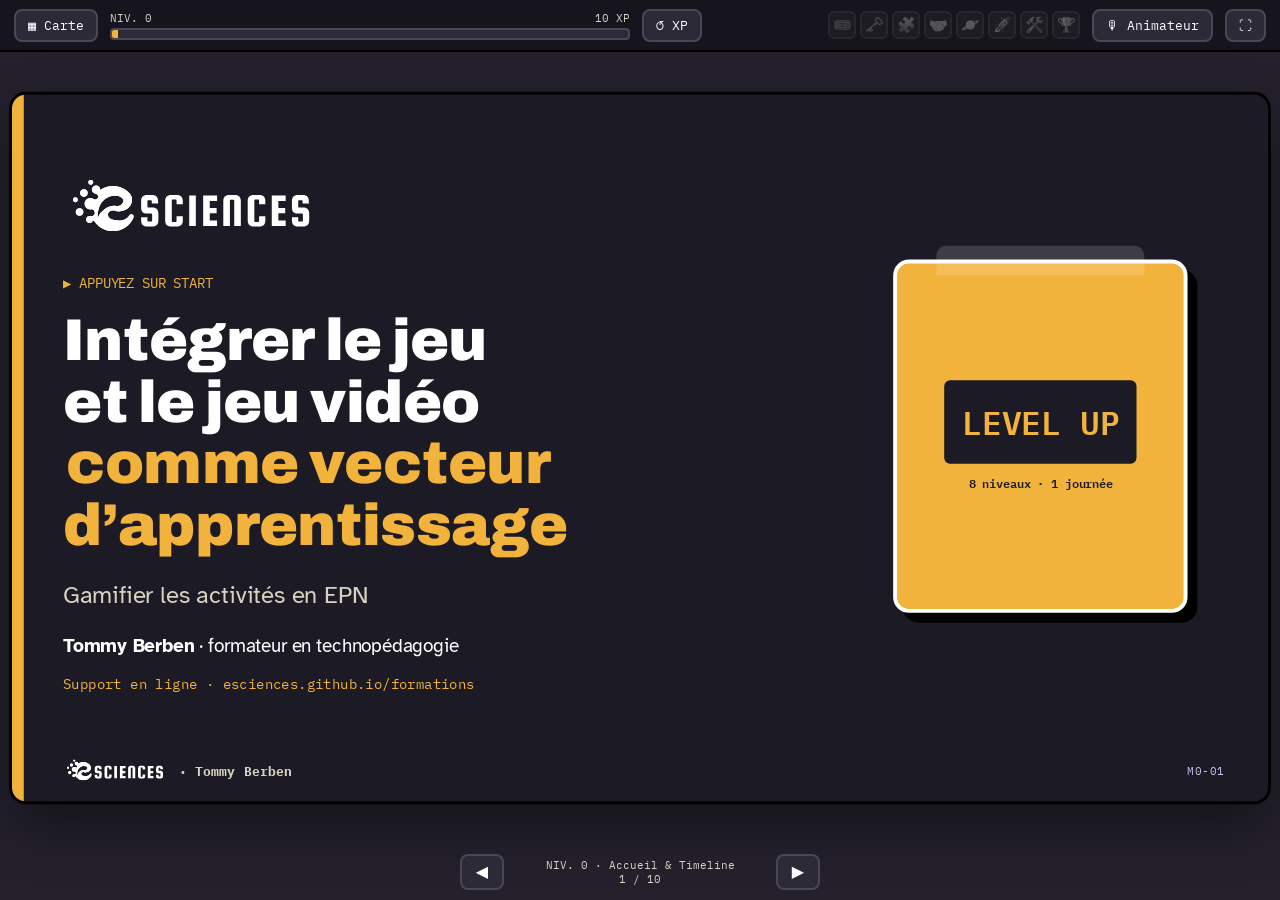
==== commit c211e62e: "Force le rechargement des fichiers du support après chaque mise à jour Co-Authored-By: Claude Opus 5" ====
--- a/epn-jeu-apprentissage/index.html
+++ b/epn-jeu-apprentissage/index.html
@@ -8,10 +8,10 @@
 <link rel="preconnect" href="https://fonts.googleapis.com">
 <link rel="preconnect" href="https://fonts.gstatic.com" crossorigin>
 <link href="https://fonts.googleapis.com/css2?family=Atkinson+Hyperlegible:ital,wght@0,400;0,700;1,400&family=Archivo:wght@600;800;900&family=IBM+Plex+Mono:wght@500;600&display=swap" rel="stylesheet">
-<link rel="stylesheet" href="css/theme.css">
-<link rel="stylesheet" href="css/hexagonia.css">
-<link rel="stylesheet" href="css/modules.css">
-<link rel="stylesheet" href="css/plateau.css">
+<link rel="stylesheet" href="css/theme.css?v=20261115-1445">
+<link rel="stylesheet" href="css/hexagonia.css?v=20261115-1445">
+<link rel="stylesheet" href="css/modules.css?v=20261115-1445">
+<link rel="stylesheet" href="css/plateau.css?v=20261115-1445">
 </head>
 <body>
 
@@ -74,19 +74,19 @@
 <div class="lightbox" id="lightbox" hidden><img alt=""><span>Cliquer pour fermer</span></div>
 
 <!-- Moteur -->
-<script src="js/deck.js"></script>
-<script src="js/modeles.js"></script>
+<script src="js/deck.js?v=20261115-1445"></script>
+<script src="js/modeles.js?v=20261115-1445"></script>
 <!-- Modules (l'ordre des fichiers n'a aucune importance : le moteur trie par identifiant) -->
-<script src="modules/m0-accueil.js"></script>
-<script src="modules/m0-timeline.js"></script>
-<script src="modules/m1-escape.js"></script>
-<script src="modules/m2-fondements.js"></script>
-<script src="modules/m3-pico-park.js"></script>
-<script src="modules/hexagonia-commun.js"></script>
-<script src="modules/m4-hexagonia-decouverte.js"></script>
-<script src="modules/m5-hexagonia-atelier.js"></script>
-<script src="modules/m6-atelier-conception.js"></script>
-<script src="modules/m7-synthese.js"></script>
+<script src="modules/m0-accueil.js?v=20261115-1445"></script>
+<script src="modules/m0-timeline.js?v=20261115-1445"></script>
+<script src="modules/m1-escape.js?v=20261115-1445"></script>
+<script src="modules/m2-fondements.js?v=20261115-1445"></script>
+<script src="modules/m3-pico-park.js?v=20261115-1445"></script>
+<script src="modules/hexagonia-commun.js?v=20261115-1445"></script>
+<script src="modules/m4-hexagonia-decouverte.js?v=20261115-1445"></script>
+<script src="modules/m5-hexagonia-atelier.js?v=20261115-1445"></script>
+<script src="modules/m6-atelier-conception.js?v=20261115-1445"></script>
+<script src="modules/m7-synthese.js?v=20261115-1445"></script>
 <script>Deck.start();</script>
 </body>
 </html>
--- a/epn-jeu-apprentissage/css/plateau.css
+++ b/epn-jeu-apprentissage/css/plateau.css
@@ -403,3 +403,6 @@
 .es-mc-link .tag{align-self:flex-start}
 .m6-head-r{display:flex;gap:12px;align-items:center}
 a.btn{text-decoration:none;display:inline-flex;align-items:center}
+.cover-url{margin-top:14px;font-size:14px;color:#f2b33d;letter-spacing:.04em}
+.res-wall .res-link{padding:16px 22px}
+.res-wall .res-link b{font-size:28px}
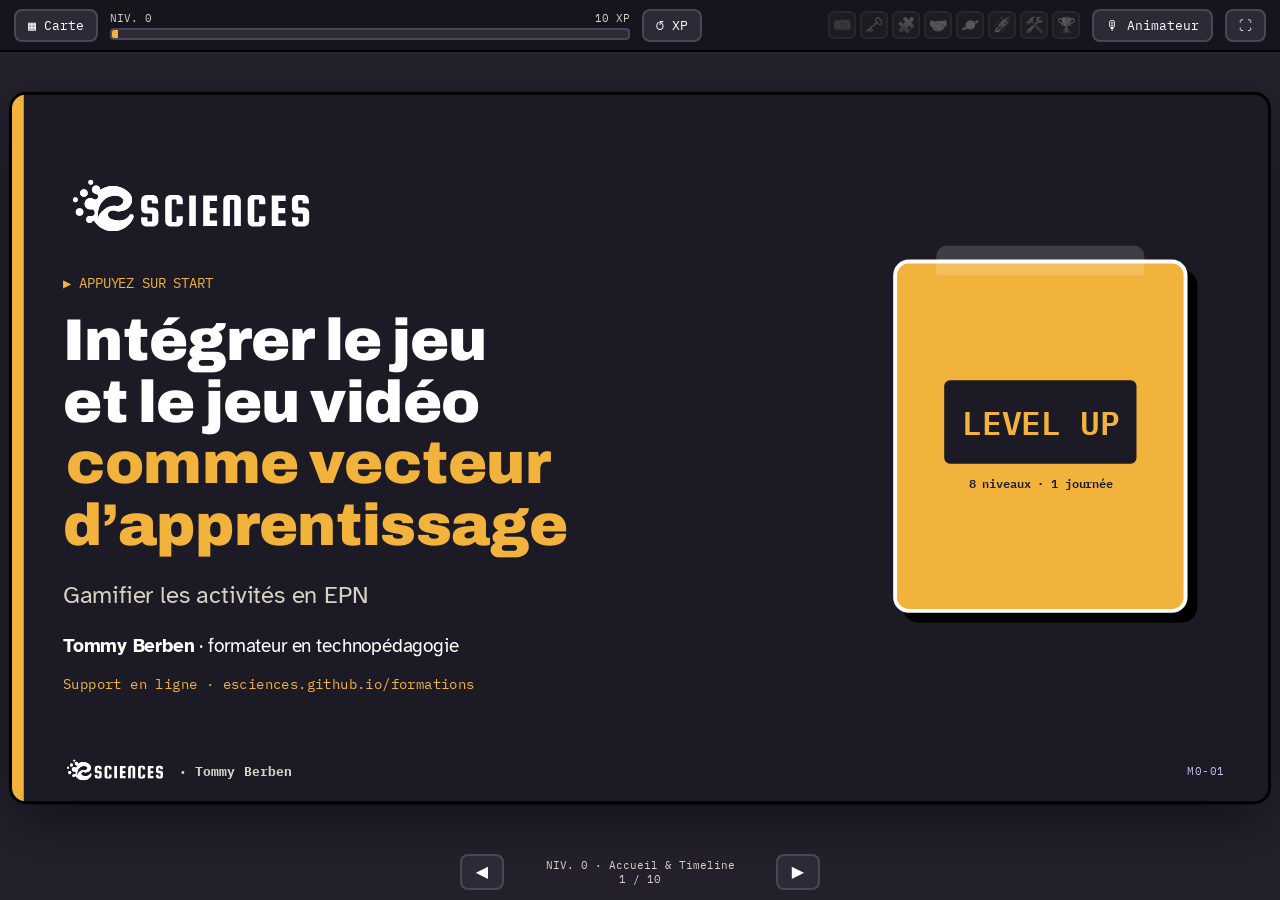
==== commit 7236defe: "Ajoute les cartes Timeline imprimables et aligne la frise sur l'édition vérifiée Co-Authored-By: Cla" ====
--- a/epn-jeu-apprentissage/index.html
+++ b/epn-jeu-apprentissage/index.html
@@ -8,10 +8,10 @@
 <link rel="preconnect" href="https://fonts.googleapis.com">
 <link rel="preconnect" href="https://fonts.gstatic.com" crossorigin>
 <link href="https://fonts.googleapis.com/css2?family=Atkinson+Hyperlegible:ital,wght@0,400;0,700;1,400&family=Archivo:wght@600;800;900&family=IBM+Plex+Mono:wght@500;600&display=swap" rel="stylesheet">
-<link rel="stylesheet" href="css/theme.css?v=20261115-1445">
-<link rel="stylesheet" href="css/hexagonia.css?v=20261115-1445">
-<link rel="stylesheet" href="css/modules.css?v=20261115-1445">
-<link rel="stylesheet" href="css/plateau.css?v=20261115-1445">
+<link rel="stylesheet" href="css/theme.css?v=20261115-1600">
+<link rel="stylesheet" href="css/hexagonia.css?v=20261115-1600">
+<link rel="stylesheet" href="css/modules.css?v=20261115-1600">
+<link rel="stylesheet" href="css/plateau.css?v=20261115-1600">
 </head>
 <body>
 
@@ -74,19 +74,19 @@
 <div class="lightbox" id="lightbox" hidden><img alt=""><span>Cliquer pour fermer</span></div>
 
 <!-- Moteur -->
-<script src="js/deck.js?v=20261115-1445"></script>
-<script src="js/modeles.js?v=20261115-1445"></script>
+<script src="js/deck.js?v=20261115-1600"></script>
+<script src="js/modeles.js?v=20261115-1600"></script>
 <!-- Modules (l'ordre des fichiers n'a aucune importance : le moteur trie par identifiant) -->
-<script src="modules/m0-accueil.js?v=20261115-1445"></script>
-<script src="modules/m0-timeline.js?v=20261115-1445"></script>
-<script src="modules/m1-escape.js?v=20261115-1445"></script>
-<script src="modules/m2-fondements.js?v=20261115-1445"></script>
-<script src="modules/m3-pico-park.js?v=20261115-1445"></script>
-<script src="modules/hexagonia-commun.js?v=20261115-1445"></script>
-<script src="modules/m4-hexagonia-decouverte.js?v=20261115-1445"></script>
-<script src="modules/m5-hexagonia-atelier.js?v=20261115-1445"></script>
-<script src="modules/m6-atelier-conception.js?v=20261115-1445"></script>
-<script src="modules/m7-synthese.js?v=20261115-1445"></script>
+<script src="modules/m0-accueil.js?v=20261115-1600"></script>
+<script src="modules/m0-timeline.js?v=20261115-1600"></script>
+<script src="modules/m1-escape.js?v=20261115-1600"></script>
+<script src="modules/m2-fondements.js?v=20261115-1600"></script>
+<script src="modules/m3-pico-park.js?v=20261115-1600"></script>
+<script src="modules/hexagonia-commun.js?v=20261115-1600"></script>
+<script src="modules/m4-hexagonia-decouverte.js?v=20261115-1600"></script>
+<script src="modules/m5-hexagonia-atelier.js?v=20261115-1600"></script>
+<script src="modules/m6-atelier-conception.js?v=20261115-1600"></script>
+<script src="modules/m7-synthese.js?v=20261115-1600"></script>
 <script>Deck.start();</script>
 </body>
 </html>
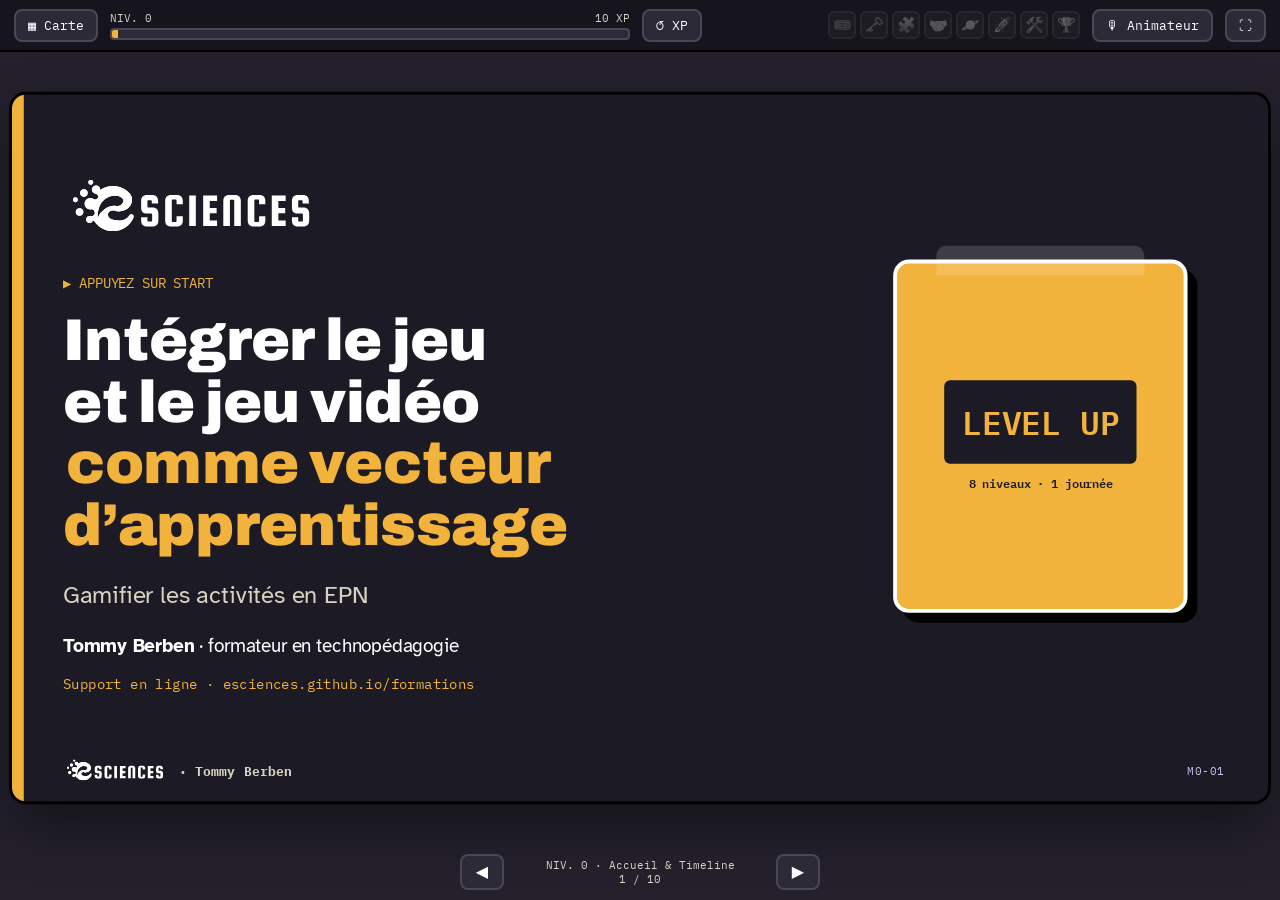
==== commit c9520180: "Met à jour le lien et le QR code du mur Digiwall Co-Authored-By: Claude Opus 5.5 <noreply@anthropic." ====
--- a/epn-jeu-apprentissage/index.html
+++ b/epn-jeu-apprentissage/index.html
@@ -8,10 +8,10 @@
 <link rel="preconnect" href="https://fonts.googleapis.com">
 <link rel="preconnect" href="https://fonts.gstatic.com" crossorigin>
 <link href="https://fonts.googleapis.com/css2?family=Atkinson+Hyperlegible:ital,wght@0,400;0,700;1,400&family=Archivo:wght@600;800;900&family=IBM+Plex+Mono:wght@500;600&display=swap" rel="stylesheet">
-<link rel="stylesheet" href="css/theme.css?v=20261115-1600">
-<link rel="stylesheet" href="css/hexagonia.css?v=20261115-1600">
-<link rel="stylesheet" href="css/modules.css?v=20261115-1600">
-<link rel="stylesheet" href="css/plateau.css?v=20261115-1600">
+<link rel="stylesheet" href="css/theme.css?v=20261115-1650">
+<link rel="stylesheet" href="css/hexagonia.css?v=20261115-1650">
+<link rel="stylesheet" href="css/modules.css?v=20261115-1650">
+<link rel="stylesheet" href="css/plateau.css?v=20261115-1650">
 </head>
 <body>
 
@@ -74,19 +74,19 @@
 <div class="lightbox" id="lightbox" hidden><img alt=""><span>Cliquer pour fermer</span></div>
 
 <!-- Moteur -->
-<script src="js/deck.js?v=20261115-1600"></script>
-<script src="js/modeles.js?v=20261115-1600"></script>
+<script src="js/deck.js?v=20261115-1650"></script>
+<script src="js/modeles.js?v=20261115-1650"></script>
 <!-- Modules (l'ordre des fichiers n'a aucune importance : le moteur trie par identifiant) -->
-<script src="modules/m0-accueil.js?v=20261115-1600"></script>
-<script src="modules/m0-timeline.js?v=20261115-1600"></script>
-<script src="modules/m1-escape.js?v=20261115-1600"></script>
-<script src="modules/m2-fondements.js?v=20261115-1600"></script>
-<script src="modules/m3-pico-park.js?v=20261115-1600"></script>
-<script src="modules/hexagonia-commun.js?v=20261115-1600"></script>
-<script src="modules/m4-hexagonia-decouverte.js?v=20261115-1600"></script>
-<script src="modules/m5-hexagonia-atelier.js?v=20261115-1600"></script>
-<script src="modules/m6-atelier-conception.js?v=20261115-1600"></script>
-<script src="modules/m7-synthese.js?v=20261115-1600"></script>
+<script src="modules/m0-accueil.js?v=20261115-1650"></script>
+<script src="modules/m0-timeline.js?v=20261115-1650"></script>
+<script src="modules/m1-escape.js?v=20261115-1650"></script>
+<script src="modules/m2-fondements.js?v=20261115-1650"></script>
+<script src="modules/m3-pico-park.js?v=20261115-1650"></script>
+<script src="modules/hexagonia-commun.js?v=20261115-1650"></script>
+<script src="modules/m4-hexagonia-decouverte.js?v=20261115-1650"></script>
+<script src="modules/m5-hexagonia-atelier.js?v=20261115-1650"></script>
+<script src="modules/m6-atelier-conception.js?v=20261115-1650"></script>
+<script src="modules/m7-synthese.js?v=20261115-1650"></script>
 <script>Deck.start();</script>
 </body>
 </html>
--- a/epn-jeu-apprentissage/css/plateau.css
+++ b/epn-jeu-apprentissage/css/plateau.css
@@ -406,3 +406,39 @@
 .cover-url{margin-top:14px;font-size:14px;color:#f2b33d;letter-spacing:.04em}
 .res-wall .res-link{padding:16px 22px}
 .res-wall .res-link b{font-size:28px}
+
+/* =========================================================
+   Fiche « Mes réflexions » (impression A4 portrait)
+   ========================================================= */
+.m7-reflex{display:flex;flex-direction:column;align-items:center;gap:10px;margin-top:26px}
+.m7-reflex span{font-size:16px;color:#d8d2c2;max-width:560px}
+#reflexSheet{display:none}
+@page reflex{size:A4 portrait;margin:14mm 14mm 16mm 16mm}
+@media print{
+  body.reflex-print .stage,body.reflex-print .hud,body.reflex-print .nav,body.reflex-print .map,body.reflex-print .presenter,body.reflex-print .toast,body.reflex-print .lightbox{display:none!important}
+  body.reflex-print #reflexSheet{display:block;page:reflex;color:#1c1a24;font-family:var(--f-body);font-size:10.5pt;line-height:1.4;-webkit-print-color-adjust:exact;print-color-adjust:exact}
+}
+#reflexSheet .rx-head{display:flex;justify-content:space-between;align-items:center}
+#reflexSheet .rx-head img{height:12mm}
+#reflexSheet .rx-chip{font-family:var(--f-pixel);font-size:7.5pt;font-weight:600;letter-spacing:.06em;border:1.4px solid #1c1a24;border-radius:2mm;padding:.8mm 2.2mm;margin-right:2mm}
+#reflexSheet .rx-chip.on{background:#8a5cf6;border-color:#8a5cf6;color:#fff}
+#reflexSheet .rx-kicker{font-family:var(--f-pixel);font-size:8pt;font-weight:600;letter-spacing:.06em;text-transform:uppercase;color:#8a5cf6;margin:6mm 0 1mm}
+#reflexSheet h1{font-family:var(--f-title);font-weight:900;font-size:24pt;line-height:1.05;margin:0}
+#reflexSheet .rx-ids{display:grid;grid-template-columns:1fr 1fr;gap:6mm;margin:5mm 0 2mm}
+#reflexSheet .rx-ids span{border-bottom:1.4px solid #1c1a24;height:9mm;display:flex;align-items:flex-end;padding-bottom:1mm;font-family:var(--f-pixel);font-size:8pt;text-transform:uppercase;color:#575264}
+#reflexSheet .rx-mod{display:flex;align-items:center;gap:3mm;font-family:var(--f-title);font-weight:800;font-size:13pt;margin:7mm 0 0;padding:2mm 0 2mm 3mm;border-left:3mm solid var(--c);break-after:avoid}
+#reflexSheet .rx-mod span{font-family:var(--f-pixel);font-size:7.5pt;font-weight:600;background:var(--c);color:#fff;border-radius:1.4mm;padding:.6mm 2mm}
+#reflexSheet .rx-card{border:1.6px solid #1c1a24;border-radius:2.5mm;box-shadow:1.2mm 1.2mm 0 #1c1a24;padding:3mm 4mm;margin-top:4mm;break-inside:avoid;background:#fff}
+#reflexSheet .rx-slide{font-family:var(--f-pixel);font-size:7.5pt;font-weight:600;letter-spacing:.05em;text-transform:uppercase;color:#575264;margin:0 0 1.5mm}
+#reflexSheet .rx-item{margin-top:2mm}
+#reflexSheet .rx-item b{display:block;font-size:10.5pt}
+#reflexSheet .rx-item p{margin:.8mm 0 0;white-space:pre-wrap}
+#reflexSheet table{width:100%;border-collapse:collapse;margin-top:1mm;font-size:9.5pt}
+#reflexSheet td{border-bottom:1px solid #d9d2c3;padding:1mm}
+#reflexSheet td:last-child{width:28mm;font-weight:700;text-align:right}
+#reflexSheet .rx-foot{display:flex;align-items:center;gap:4mm;margin-top:8mm;padding-top:2mm;border-top:1.2px solid #1c1a24;font-family:var(--f-pixel);font-size:7.5pt;color:#575264}
+#reflexSheet .rx-foot img{height:5mm}
+#reflexSheet .rx-foot span:last-child{margin-left:auto}
+@media print{ html:has(body.reflex-print),body.reflex-print{background:#fff!important;overflow:visible!important;height:auto!important} }
+#reflexSheet p,#reflexSheet td{font-size:10.5pt}
+#reflexSheet .rx-item p{font-size:10.5pt;line-height:1.4}
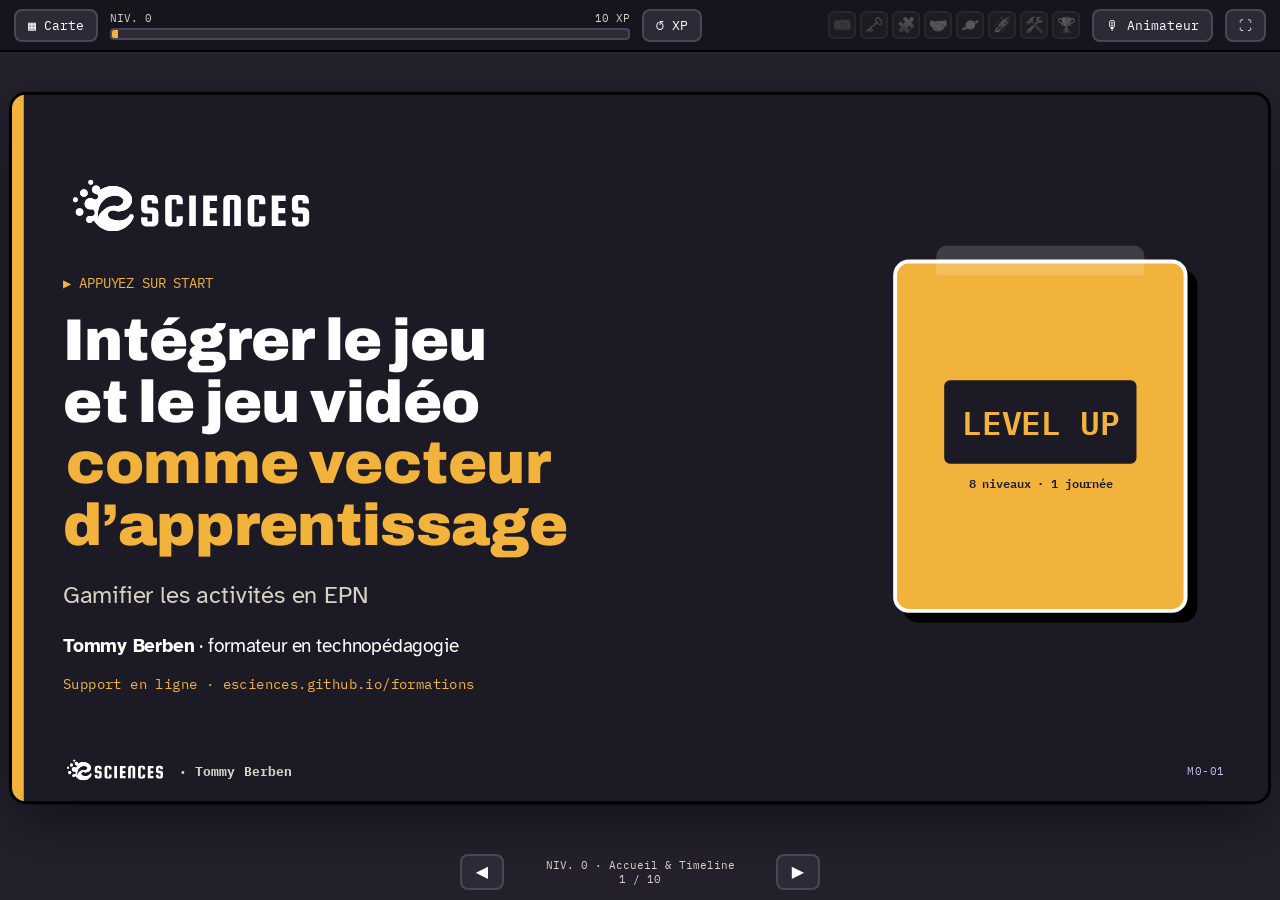
==== commit fc3a3738: "Ajoute 9 cartes Timeline sur l'intelligence artificielle Co-Authored-By: Claude Opus 5.5 <noreply@an" ====
--- a/epn-jeu-apprentissage/index.html
+++ b/epn-jeu-apprentissage/index.html
@@ -8,10 +8,10 @@
 <link rel="preconnect" href="https://fonts.googleapis.com">
 <link rel="preconnect" href="https://fonts.gstatic.com" crossorigin>
 <link href="https://fonts.googleapis.com/css2?family=Atkinson+Hyperlegible:ital,wght@0,400;0,700;1,400&family=Archivo:wght@600;800;900&family=IBM+Plex+Mono:wght@500;600&display=swap" rel="stylesheet">
-<link rel="stylesheet" href="css/theme.css?v=20261115-1650">
-<link rel="stylesheet" href="css/hexagonia.css?v=20261115-1650">
-<link rel="stylesheet" href="css/modules.css?v=20261115-1650">
-<link rel="stylesheet" href="css/plateau.css?v=20261115-1650">
+<link rel="stylesheet" href="css/theme.css?v=20261122-2115">
+<link rel="stylesheet" href="css/hexagonia.css?v=20261122-2115">
+<link rel="stylesheet" href="css/modules.css?v=20261122-2115">
+<link rel="stylesheet" href="css/plateau.css?v=20261122-2115">
 </head>
 <body>
 
@@ -74,19 +74,19 @@
 <div class="lightbox" id="lightbox" hidden><img alt=""><span>Cliquer pour fermer</span></div>
 
 <!-- Moteur -->
-<script src="js/deck.js?v=20261115-1650"></script>
-<script src="js/modeles.js?v=20261115-1650"></script>
+<script src="js/deck.js?v=20261122-2115"></script>
+<script src="js/modeles.js?v=20261122-2115"></script>
 <!-- Modules (l'ordre des fichiers n'a aucune importance : le moteur trie par identifiant) -->
-<script src="modules/m0-accueil.js?v=20261115-1650"></script>
-<script src="modules/m0-timeline.js?v=20261115-1650"></script>
-<script src="modules/m1-escape.js?v=20261115-1650"></script>
-<script src="modules/m2-fondements.js?v=20261115-1650"></script>
-<script src="modules/m3-pico-park.js?v=20261115-1650"></script>
-<script src="modules/hexagonia-commun.js?v=20261115-1650"></script>
-<script src="modules/m4-hexagonia-decouverte.js?v=20261115-1650"></script>
-<script src="modules/m5-hexagonia-atelier.js?v=20261115-1650"></script>
-<script src="modules/m6-atelier-conception.js?v=20261115-1650"></script>
-<script src="modules/m7-synthese.js?v=20261115-1650"></script>
+<script src="modules/m0-accueil.js?v=20261122-2115"></script>
+<script src="modules/m0-timeline.js?v=20261122-2115"></script>
+<script src="modules/m1-escape.js?v=20261122-2115"></script>
+<script src="modules/m2-fondements.js?v=20261122-2115"></script>
+<script src="modules/m3-pico-park.js?v=20261122-2115"></script>
+<script src="modules/hexagonia-commun.js?v=20261122-2115"></script>
+<script src="modules/m4-hexagonia-decouverte.js?v=20261122-2115"></script>
+<script src="modules/m5-hexagonia-atelier.js?v=20261122-2115"></script>
+<script src="modules/m6-atelier-conception.js?v=20261122-2115"></script>
+<script src="modules/m7-synthese.js?v=20261122-2115"></script>
 <script>Deck.start();</script>
 </body>
 </html>
